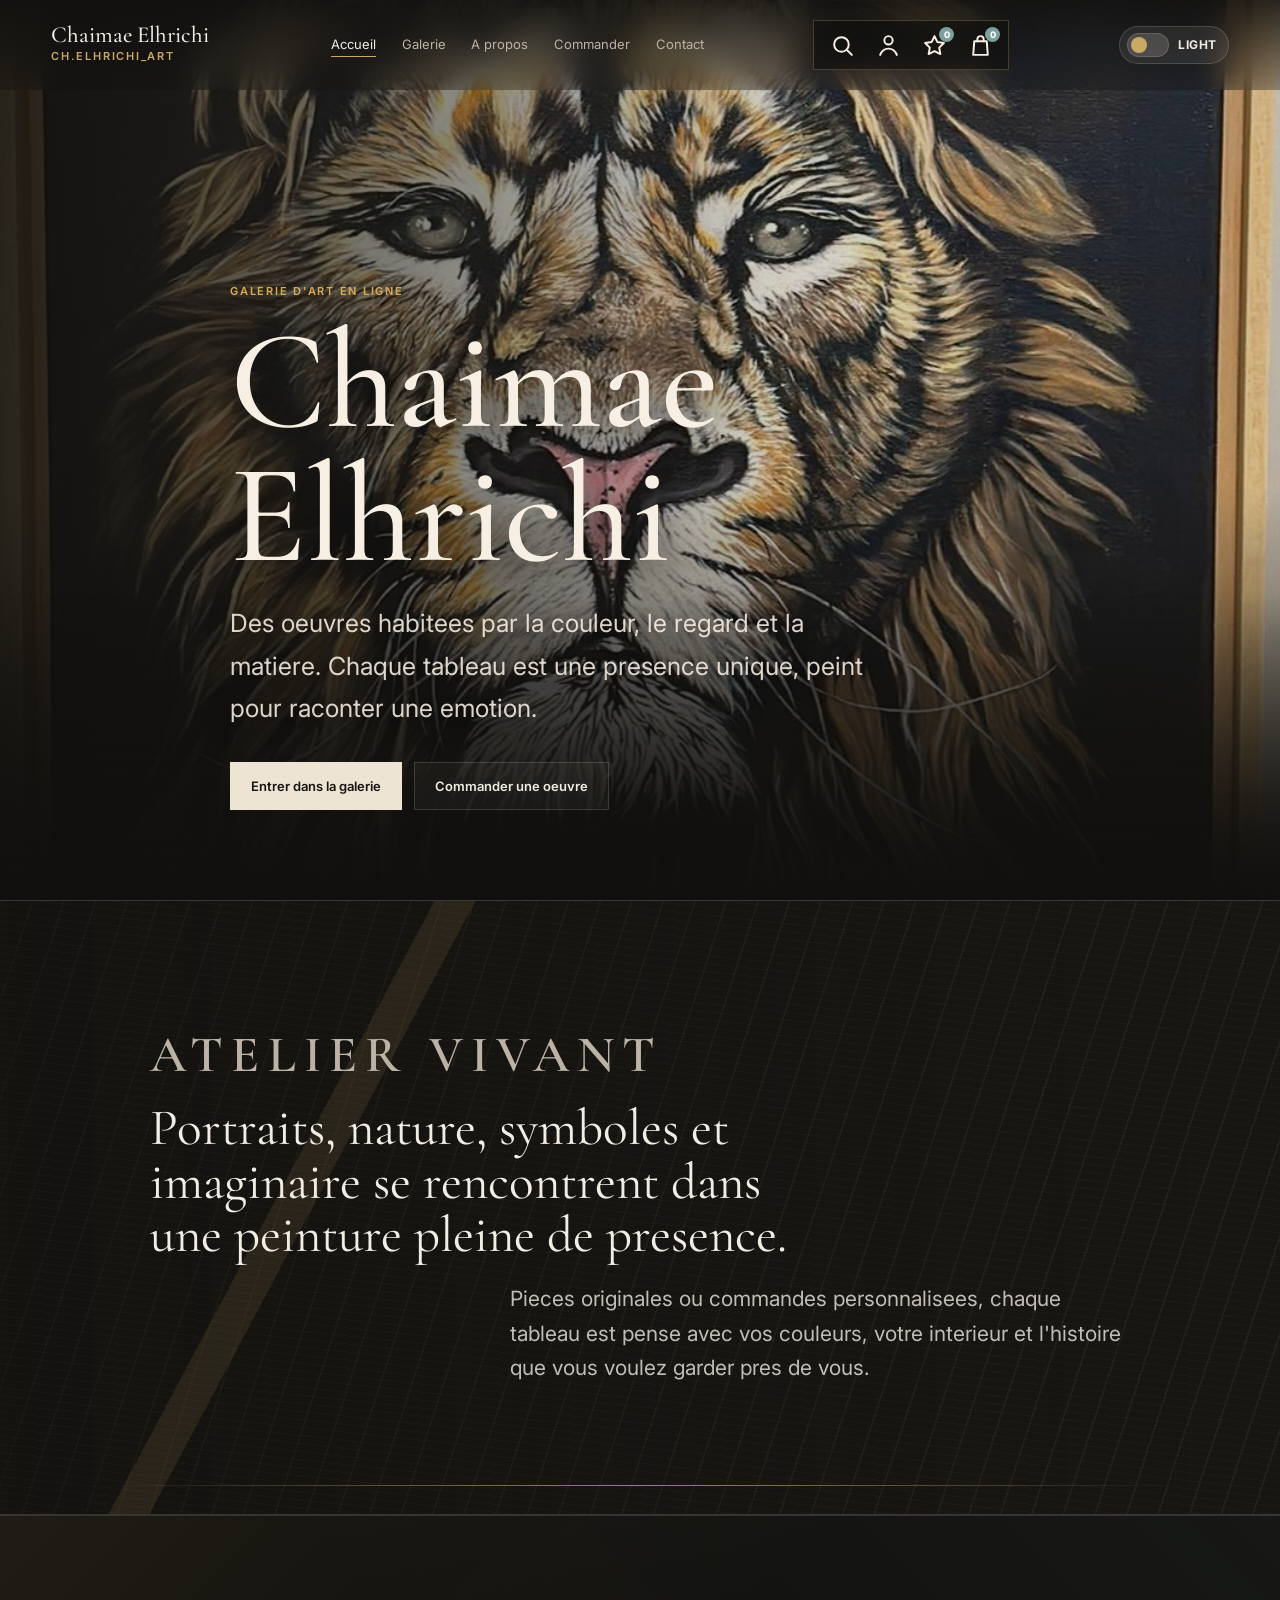
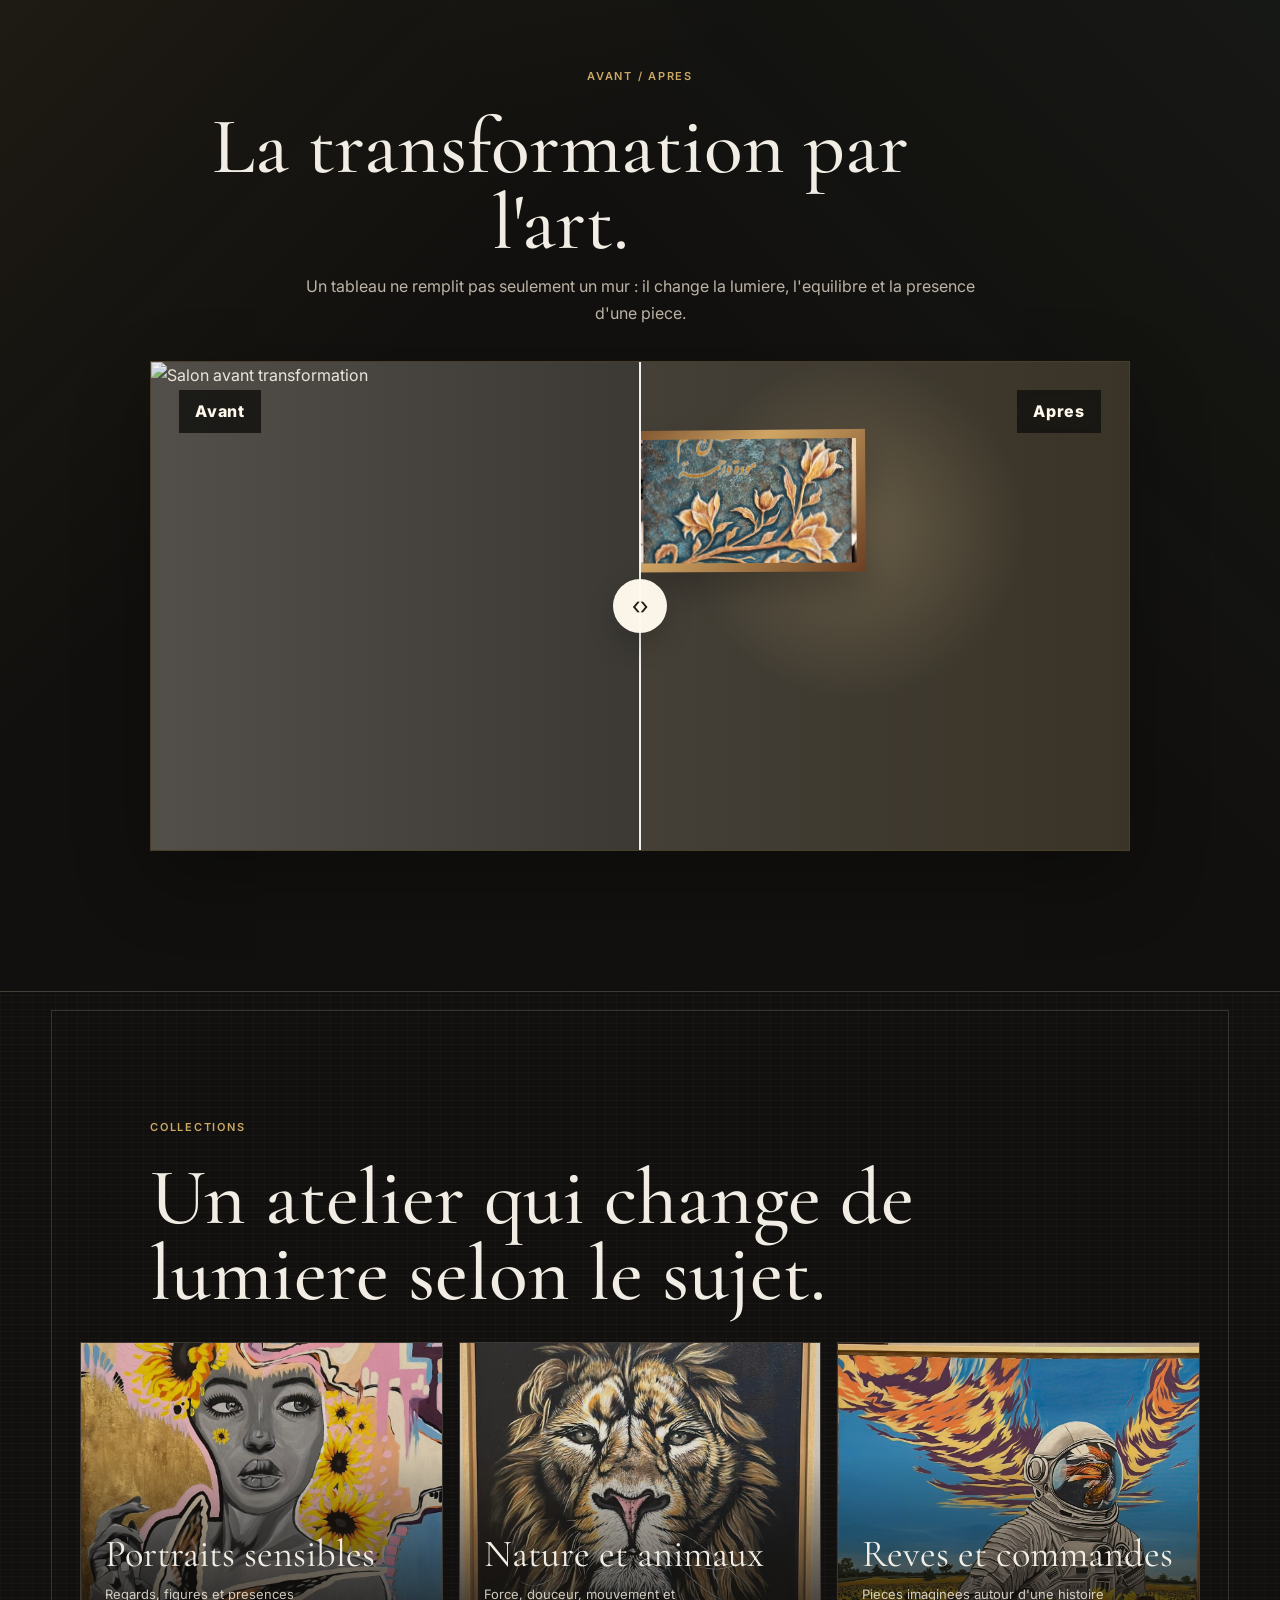
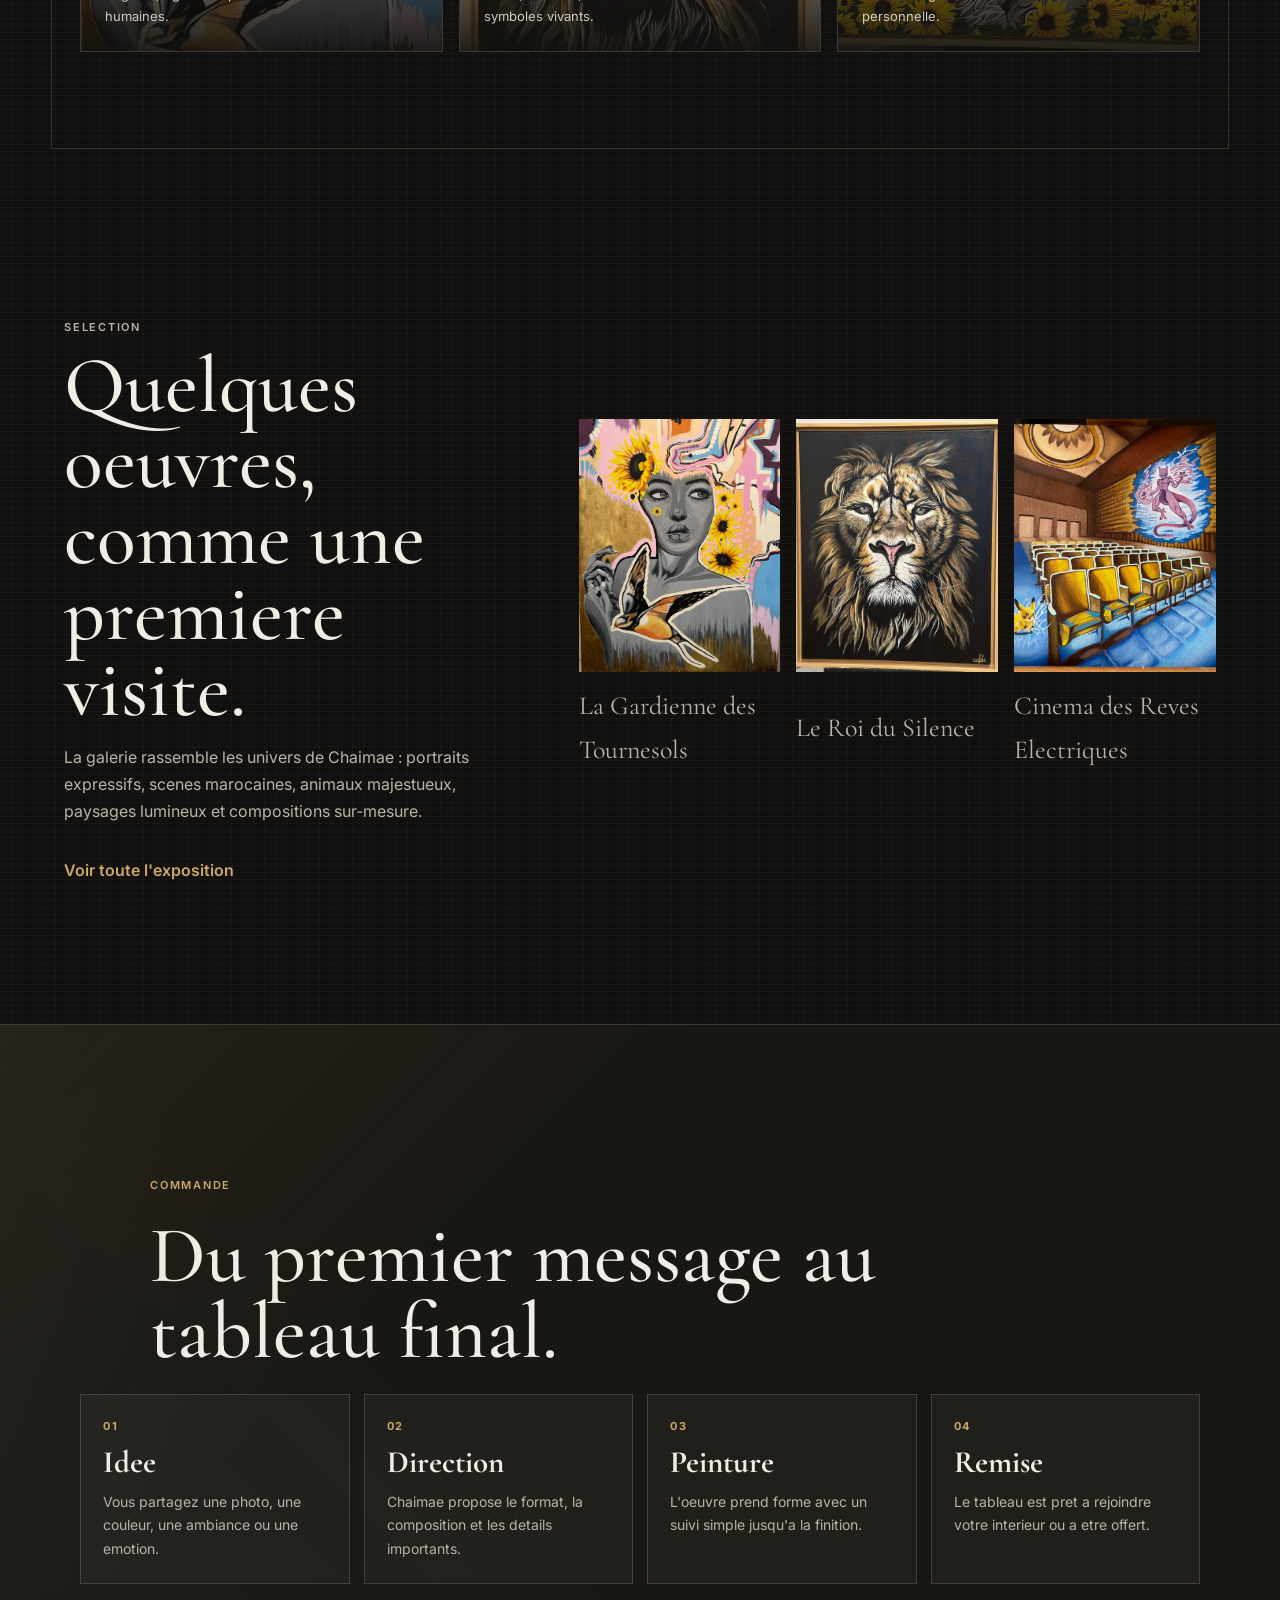
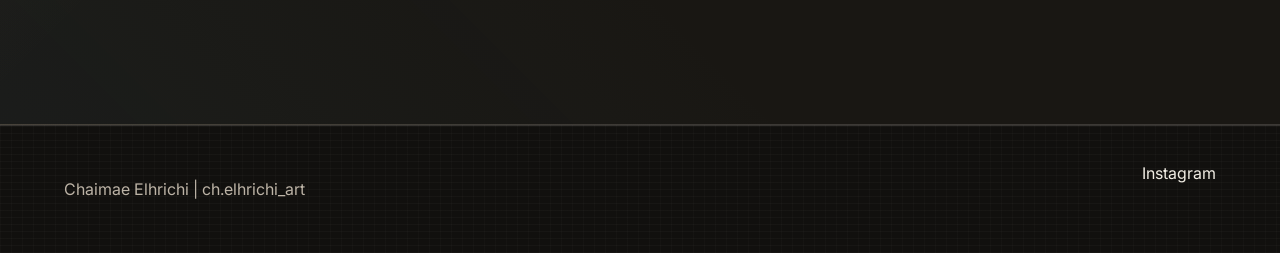
==== index.html @ 0c104724 "Use real salon photo for art transformation" ====
<!doctype html>
<html lang="fr">
  <head>
    <meta charset="utf-8" />
    <meta name="viewport" content="width=device-width, initial-scale=1" />
    <meta name="description" content="Chaimae Elhrichi, artiste peintre. Galerie d'art en ligne et commandes personnalisees." />
    <title>Chaimae Elhrichi | Accueil</title>
    <link rel="preconnect" href="https://fonts.googleapis.com" />
    <link rel="preconnect" href="https://fonts.gstatic.com" crossorigin />
    <link href="https://fonts.googleapis.com/css2?family=Cormorant+Garamond:wght@400;500;600&family=Inter:wght@300;400;500;600&display=swap" rel="stylesheet" />
    <link rel="stylesheet" href="styles.css?v=20260711-01" />
  </head>
  <body data-page="home">
    <header class="site-header" data-reveal>
      <a class="brand" href="index.html" aria-label="Accueil Chaimae Elhrichi">
        <span>Chaimae Elhrichi</span>
        <small>ch.elhrichi_art</small>
      </a>
      <nav aria-label="Navigation principale">
        <a class="active" href="index.html">Accueil</a>
        <a href="galerie.html">Galerie</a>
        <a href="apropos.html">A propos</a>
        <a href="commander.html">Commander</a>
        <a href="contact.html">Contact</a>
      </nav>
      <div class="header-actions" aria-label="Actions rapides">
        <button class="icon-action" type="button" data-search-open aria-label="Rechercher une oeuvre">
          <svg viewBox="0 0 24 24" aria-hidden="true"><circle cx="11" cy="11" r="7"></circle><path d="m16.5 16.5 4.5 4.5"></path></svg>
        </button>
        <a class="icon-action account-icon" href="compte.html" data-account-link aria-label="Compte client">
          <svg viewBox="0 0 24 24" aria-hidden="true"><circle cx="12" cy="7" r="4"></circle><path d="M4 21c1.6-4.2 4.2-6 8-6s6.4 1.8 8 6"></path></svg>
        </a>
        <a class="icon-action" href="favoris.html" aria-label="Favoris">
          <svg viewBox="0 0 24 24" aria-hidden="true"><path d="m12 3 2.8 5.7 6.2.9-4.5 4.4 1.1 6.2L12 17.3l-5.6 2.9 1.1-6.2L3 9.6l6.2-.9L12 3Z"></path></svg>
          <span class="action-count" data-favorite-count>0</span>
        </a>
        <a class="icon-action" href="panier.html" aria-label="Panier">
          <svg viewBox="0 0 24 24" aria-hidden="true"><path d="M6 8h12l1 13H5L6 8Z"></path><path d="M9 8V6a3 3 0 0 1 6 0v2"></path></svg>
          <span class="action-count" data-cart-count>0</span>
        </a>
      </div>      <button class="theme-toggle" type="button" aria-label="Activer le mode clair" aria-pressed="false">
        <span class="theme-toggle-mark" aria-hidden="true"></span>
        <span class="theme-toggle-text">Light</span>
      </button>
    </header>

    <main>
      <section class="hero home-hero">
        <div class="hero-media">
          <img src="CHAMASITE/oeuvre-05.jpeg" data-dark-src="CHAMASITE/oeuvre-05.jpeg" data-light-src="CHAMASITE/oeuvre-15.jpeg" data-dark-alt="Le Roi du Silence, peinture de lion de Chaimae Elhrichi" data-light-alt="L'Astronaute aux Tournesols, peinture de Chaimae Elhrichi" alt="Le Roi du Silence, peinture de lion de Chaimae Elhrichi" />
        </div>
        <div class="hero-content" data-reveal>
          <p class="eyebrow">Galerie d'art en ligne</p>
          <h1>Chaimae Elhrichi</h1>
          <p class="signature">
            Des oeuvres habitees par la couleur, le regard et la matiere. Chaque tableau
            est une presence unique, peint pour raconter une emotion.
          </p>
          <div class="hero-actions">
            <a class="button primary" href="galerie.html">Entrer dans la galerie</a>
            <a class="button ghost" href="commander.html">Commander une oeuvre</a>
          </div>
        </div>
      </section>

      <section class="statement artistic-statement" data-reveal>
        <div class="statement-inner">
          <p class="eyebrow">Atelier vivant</p>
          <p class="statement-lead">
            Portraits, nature, symboles et imaginaire se rencontrent dans une peinture pleine de presence.
          </p>
          <p class="statement-note">
            Pieces originales ou commandes personnalisees, chaque tableau est pense avec vos couleurs,
            votre interieur et l'histoire que vous voulez garder pres de vous.
          </p>
        </div>
      </section>


      <section class="section transformation-section" data-reveal>
        <div class="section-heading transformation-heading">
          <p class="eyebrow">Avant / Apres</p>
          <h2>La transformation par l'art.</h2>
          <p>Un tableau ne remplit pas seulement un mur : il change la lumiere, l'equilibre et la presence d'une piece.</p>
        </div>
        <div class="transformation-compare photo-transformation" data-transform-slider style="--split: 50%;">
          <div class="compare-photo compare-before" aria-hidden="true">
            <span class="compare-label before-label">Avant</span>
            <img src="https://images.unsplash.com/photo-1600210492486-724fe5c67fb0?auto=format&fit=crop&w=1600&q=82" alt="Salon avant transformation" />
          </div>
          <div class="compare-photo compare-after" aria-hidden="true">
            <span class="compare-label after-label">Apres</span>
            <img src="https://images.unsplash.com/photo-1600210492486-724fe5c67fb0?auto=format&fit=crop&w=1600&q=82" alt="Salon apres transformation avec une oeuvre de Chaimae" />
            <div class="real-art-frame">
              <img src="CHAMASITE/oeuvre-10.jpeg" alt="Oeuvre de Chaimae Elhrichi dans un salon" />
            </div>
            <div class="after-warmth"></div>
          </div>
          <div class="compare-divider" aria-hidden="true"><span>&lsaquo;&rsaquo;</span></div>
          <input class="compare-range" type="range" min="12" max="88" value="50" aria-label="Comparer avant et apres" />
        </div>
      </section>
      <section class="section collection-band" data-reveal>
        <div class="section-heading">
          <p class="eyebrow">Collections</p>
          <h2>Un atelier qui change de lumiere selon le sujet.</h2>
        </div>
        <div class="collection-grid">
          <a class="collection-card portrait-card" href="galerie.html">
            <span>Portraits sensibles</span>
            <small>Regards, figures et presences humaines.</small>
          </a>
          <a class="collection-card nature-card" href="galerie.html">
            <span>Nature et animaux</span>
            <small>Force, douceur, mouvement et symboles vivants.</small>
          </a>
          <a class="collection-card dream-card" href="galerie.html">
            <span>Reves et commandes</span>
            <small>Pieces imaginees autour d'une histoire personnelle.</small>
          </a>
        </div>
      </section>
      <section class="section split-feature">
        <div class="feature-copy" data-reveal>
          <p class="eyebrow">Selection</p>
          <h2>Quelques oeuvres, comme une premiere visite.</h2>
          <p>
            La galerie rassemble les univers de Chaimae : portraits expressifs,
            scenes marocaines, animaux majestueux, paysages lumineux et compositions sur-mesure.
          </p>
          <a class="text-link" href="galerie.html">Voir toute l'exposition</a>
        </div>
        <div class="featured-strip" data-featured data-reveal></div>
      </section>

      <section class="section process-section" data-reveal>
        <div class="section-heading compact">
          <p class="eyebrow">Commande</p>
          <h2>Du premier message au tableau final.</h2>
        </div>
        <div class="process-grid">
          <article><span>01</span><strong>Idee</strong><p>Vous partagez une photo, une couleur, une ambiance ou une emotion.</p></article>
          <article><span>02</span><strong>Direction</strong><p>Chaimae propose le format, la composition et les details importants.</p></article>
          <article><span>03</span><strong>Peinture</strong><p>L'oeuvre prend forme avec un suivi simple jusqu'a la finition.</p></article>
          <article><span>04</span><strong>Remise</strong><p>Le tableau est pret a rejoindre votre interieur ou a etre offert.</p></article>
        </div>
      </section>    </main>

    <footer class="footer">
      <p>Chaimae Elhrichi | ch.elhrichi_art</p>
      <a href="https://www.instagram.com/ch.elhrichi_art/" target="_blank" rel="noreferrer">Instagram</a>
    </footer>

    <script src="data.js?v=20260707-16"></script>
    <script src="script.js?v=20260711-01"></script>
  </body>
</html>
---- styles.css ----
:root {
  --ink: #f1ede4;
  --muted: #bcb3a6;
  --paper: #eee4d3;
  --charcoal: #11100e;
  --charcoal-2: #191713;
  --charcoal-3: #242019;
  --line: rgba(241, 237, 228, 0.16);
  --gold: #caa866;
  --green: #4e6658;
  --red: #8f332e;
  --blue: #355d72;
  --serif: "Cormorant Garamond", Georgia, serif;
  --sans: "Inter", Arial, sans-serif;
}

* {
  box-sizing: border-box;
}

html {
  scroll-behavior: smooth;
}

body {
  margin: 0;
  background: var(--charcoal);
  color: var(--ink);
  font-family: var(--sans);
  font-size: 16px;
  line-height: 1.7;
}

img {
  display: block;
  max-width: 100%;
}

a {
  color: inherit;
  text-decoration: none;
}

button,
input,
select,
textarea {
  font: inherit;
}

.site-header {
  position: fixed;
  inset: 0 0 auto;
  z-index: 20;
  display: flex;
  align-items: center;
  justify-content: space-between;
  gap: 22px;
  padding: 20px clamp(20px, 4vw, 56px);
  background: linear-gradient(rgba(17, 16, 14, 0.92), rgba(17, 16, 14, 0.28));
  backdrop-filter: blur(16px);
}

.site-header.dark {
  background: rgba(17, 16, 14, 0.92);
  border-bottom: 1px solid var(--line);
}

.brand {
  display: grid;
  min-width: 170px;
}

.brand span,
h1,
h2 {
  font-family: var(--serif);
  font-weight: 500;
  line-height: 0.95;
}

.brand span {
  font-size: 23px;
}

.brand small,
.eyebrow {
  color: var(--gold);
  font-size: 11px;
  font-weight: 600;
  letter-spacing: 0.16em;
  text-transform: uppercase;
}

nav {
  display: flex;
  flex-wrap: wrap;
  justify-content: flex-end;
  gap: clamp(12px, 2vw, 26px);
  color: var(--muted);
  font-size: 13px;
}

nav a {
  border-bottom: 1px solid transparent;
  transition: color 180ms ease, border-color 180ms ease;
}

nav a:hover,
nav a.active {
  color: var(--ink);
  border-color: var(--gold);
}

.hero {
  position: relative;
  min-height: 100svh;
  display: grid;
  align-items: end;
  overflow: hidden;
}

.hero-media {
  position: absolute;
  inset: 0;
}

.hero-media::after {
  content: "";
  position: absolute;
  inset: 0;
  background:
    linear-gradient(90deg, rgba(17, 16, 14, 0.9), rgba(17, 16, 14, 0.18) 62%),
    linear-gradient(0deg, rgba(17, 16, 14, 0.96), transparent 46%);
}

.hero-media img {
  width: 100%;
  height: 100%;
  object-fit: cover;
  transform: scale(1.02);
}

.hero-content {
  position: relative;
  z-index: 1;
  width: min(820px, calc(100% - 40px));
  margin: 0 auto;
  padding: 168px 0 90px;
}

h1 {
  margin: 14px 0 20px;
  font-size: clamp(58px, 11vw, 142px);
}

h2 {
  margin: 0;
  font-size: clamp(38px, 6.4vw, 80px);
}

.signature,
.page-intro p,
.feature-copy p,
.about-copy p,
.statement p,
.commission-aside p,
.contact-hero p {
  color: var(--muted);
}

.signature {
  width: min(650px, 100%);
  margin: 0 0 32px;
  font-size: clamp(18px, 2.3vw, 25px);
}

.button {
  display: inline-flex;
  min-height: 48px;
  align-items: center;
  justify-content: center;
  border: 1px solid var(--line);
  padding: 12px 20px;
  color: var(--ink);
  font-size: 13px;
  font-weight: 600;
  transition: transform 180ms ease, background 180ms ease, color 180ms ease, border-color 180ms ease;
}

.button:hover,
.text-link:hover,
.contact-card:hover {
  transform: translateY(-2px);
}

.button.primary {
  background: var(--paper);
  color: #171511;
  border-color: var(--paper);
}

.button.ghost {
  background: rgba(241, 237, 228, 0.04);
}

.hero-actions,
.form-actions {
  display: flex;
  flex-wrap: wrap;
  gap: 12px;
}

.statement {
  padding: 56px clamp(20px, 7vw, 110px);
  border-top: 1px solid var(--line);
  border-bottom: 1px solid var(--line);
  background: var(--charcoal-2);
}

.statement p {
  width: min(1060px, 100%);
  margin: 0 auto;
  font-family: var(--serif);
  font-size: clamp(29px, 4vw, 56px);
  line-height: 1.04;
}

.section,
.page-main {
  padding: clamp(86px, 11vw, 140px) clamp(20px, 5vw, 70px);
}

.page-main {
  min-height: calc(100svh - 120px);
  padding-top: clamp(132px, 16vw, 190px);
}

.page-intro,
.contact-hero {
  width: min(920px, 100%);
  margin: 0 auto 44px;
  text-align: center;
}

.page-intro p,
.contact-hero p {
  width: min(690px, 100%);
  margin: 20px auto 0;
}

.split-feature {
  display: grid;
  grid-template-columns: minmax(260px, 0.8fr) minmax(320px, 1.2fr);
  align-items: center;
  gap: clamp(32px, 7vw, 96px);
}

.text-link {
  display: inline-flex;
  margin-top: 16px;
  color: var(--gold);
  font-weight: 600;
  transition: transform 180ms ease;
}

.featured-strip {
  display: grid;
  grid-template-columns: repeat(3, 1fr);
  gap: 16px;
}

.featured-work {
  display: grid;
  gap: 12px;
  color: var(--muted);
  font-family: var(--serif);
  font-size: 26px;
}

.featured-work img {
  width: 100%;
  aspect-ratio: 4 / 5;
  object-fit: cover;
}

.filters {
  display: flex;
  flex-wrap: wrap;
  justify-content: center;
  gap: 10px;
  margin-bottom: 36px;
}

.filter {
  min-height: 40px;
  border: 1px solid var(--line);
  background: transparent;
  color: var(--muted);
  padding: 9px 15px;
  cursor: pointer;
  transition: background 180ms ease, color 180ms ease, border-color 180ms ease;
}

.filter:hover,
.filter.active {
  border-color: rgba(202, 168, 102, 0.72);
  background: rgba(202, 168, 102, 0.1);
  color: var(--ink);
}

.art-grid {
  display: grid;
  grid-template-columns: repeat(12, 1fr);
  gap: clamp(18px, 2vw, 28px);
}

.art-card {
  grid-column: span 4;
  border: 0;
  padding: 0;
  background: transparent;
  color: inherit;
  text-align: left;
  cursor: zoom-in;
}

.art-card:nth-child(6n + 2),
.art-card:nth-child(6n + 5) {
  grid-column: span 5;
}

.art-card:nth-child(6n + 3) {
  grid-column: span 3;
}

.art-frame {
  display: block;
  overflow: hidden;
  aspect-ratio: 4 / 5;
  background: var(--charcoal-3);
}

.art-card:nth-child(6n + 2) .art-frame,
.art-card:nth-child(6n + 4) .art-frame {
  aspect-ratio: 1 / 1;
}

.art-card:nth-child(6n + 5) .art-frame {
  aspect-ratio: 5 / 4;
}

.art-frame img {
  width: 100%;
  height: 100%;
  object-fit: cover;
  transition: transform 520ms ease, filter 520ms ease;
}

.art-card:hover .art-frame img {
  transform: scale(1.045);
  filter: saturate(1.08);
}

.art-meta {
  display: flex;
  justify-content: space-between;
  gap: 16px;
  padding-top: 13px;
}

.art-title {
  display: block;
  font-family: var(--serif);
  font-size: 27px;
  line-height: 1.02;
}

.art-category,
.art-price {
  display: block;
  margin-top: 4px;
  color: var(--muted);
  font-size: 12px;
}

.art-price {
  text-align: right;
}

.about-page,
.commission-layout {
  display: grid;
  grid-template-columns: minmax(280px, 0.8fr) minmax(320px, 1.2fr);
  gap: clamp(34px, 7vw, 92px);
  align-items: start;
}

.about-portrait img,
.commission-aside img {
  width: 100%;
  aspect-ratio: 4 / 5;
  object-fit: cover;
}

.about-copy h1 {
  font-size: clamp(48px, 7vw, 92px);
}

.commission-aside {
  display: grid;
  gap: 18px;
}

.commission-form {
  display: grid;
  grid-template-columns: repeat(2, minmax(0, 1fr));
  gap: 18px;
}

label {
  display: grid;
  gap: 8px;
  color: var(--muted);
  font-size: 12px;
  font-weight: 600;
  letter-spacing: 0.06em;
  text-transform: uppercase;
}

input,
select,
textarea {
  width: 100%;
  border: 1px solid var(--line);
  border-radius: 0;
  background: rgba(241, 237, 228, 0.04);
  color: var(--ink);
  padding: 14px;
  outline: 0;
  text-transform: none;
}

select option {
  color: #171511;
}

textarea {
  resize: vertical;
}

input:focus,
select:focus,
textarea:focus {
  border-color: rgba(202, 168, 102, 0.9);
}

.full {
  grid-column: 1 / -1;
}

.contact-grid {
  display: grid;
  grid-template-columns: repeat(3, 1fr);
  gap: 18px;
}

.contact-card {
  min-height: 220px;
  display: grid;
  align-content: end;
  gap: 10px;
  border: 1px solid var(--line);
  padding: 26px;
  background: var(--charcoal-2);
  transition: transform 180ms ease, border-color 180ms ease;
}

.contact-card:hover {
  border-color: rgba(202, 168, 102, 0.72);
}

.contact-card span {
  color: var(--gold);
  font-size: 12px;
  font-weight: 600;
  letter-spacing: 0.14em;
  text-transform: uppercase;
}

.contact-card strong {
  font-family: var(--serif);
  font-size: clamp(28px, 3vw, 42px);
  line-height: 1;
}

.footer {
  display: flex;
  justify-content: space-between;
  gap: 22px;
  padding: 34px clamp(20px, 5vw, 70px);
  border-top: 1px solid var(--line);
  color: var(--muted);
}

.footer a {
  color: var(--ink);
}

.lightbox {
  width: min(1160px, calc(100% - 32px));
  max-height: calc(100svh - 32px);
  border: 1px solid var(--line);
  padding: 0;
  background: #11100e;
  color: var(--ink);
}

.lightbox::backdrop {
  background: rgba(0, 0, 0, 0.82);
  backdrop-filter: blur(10px);
}

.close-lightbox {
  position: absolute;
  top: 14px;
  right: 14px;
  z-index: 3;
  width: 42px;
  height: 42px;
  border: 1px solid var(--line);
  background: rgba(17, 16, 14, 0.72);
  color: var(--ink);
  cursor: pointer;
  font-size: 24px;
}

.lightbox-layout {
  display: grid;
  grid-template-columns: minmax(0, 1.35fr) minmax(300px, 0.65fr);
  min-height: 560px;
}

.lightbox-layout img {
  width: 100%;
  height: 100%;
  max-height: calc(100svh - 32px);
  object-fit: contain;
  background: #070706;
}

.lightbox-copy {
  align-self: center;
  padding: clamp(28px, 4vw, 52px);
}

.lightbox-copy h2 {
  margin: 8px 0 14px;
  font-size: clamp(38px, 5vw, 68px);
}

.art-note {
  color: var(--muted);
}

dl {
  display: grid;
  gap: 14px;
  margin: 24px 0 30px;
}

dl div {
  border-top: 1px solid var(--line);
  padding-top: 12px;
}

dt {
  color: var(--muted);
  font-size: 11px;
  font-weight: 600;
  letter-spacing: 0.12em;
  text-transform: uppercase;
}

dd {
  margin: 3px 0 0;
}

[data-reveal] {
  opacity: 0;
  transform: translateY(18px);
  transition: opacity 700ms ease, transform 700ms ease;
}

[data-reveal].is-visible {
  opacity: 1;
  transform: translateY(0);
}

@media (max-width: 920px) {
  .site-header {
    position: absolute;
    align-items: flex-start;
    flex-direction: column;
  }

  nav {
    justify-content: flex-start;
  }

  .split-feature,
  .about-page,
  .commission-layout,
  .lightbox-layout {
    grid-template-columns: 1fr;
  }

  .featured-strip,
  .contact-grid {
    grid-template-columns: 1fr;
  }

  .art-card,
  .art-card:nth-child(6n + 2),
  .art-card:nth-child(6n + 3),
  .art-card:nth-child(6n + 5) {
    grid-column: span 6;
  }

  .lightbox-layout img {
    height: 56svh;
  }
}

@media (max-width: 640px) {
  .site-header {
    padding: 18px 20px;
  }

  nav {
    gap: 11px;
    font-size: 12px;
  }

  h1 {
    font-size: clamp(54px, 17vw, 82px);
  }

  .hero-content {
    padding-top: 214px;
  }

  .hero-actions .button,
  .form-actions .button {
    width: 100%;
  }

  .art-card,
  .art-card:nth-child(6n + 2),
  .art-card:nth-child(6n + 3),
  .art-card:nth-child(6n + 5) {
    grid-column: 1 / -1;
  }

  .commission-form {
    grid-template-columns: 1fr;
  }

  .footer {
    flex-direction: column;
  }
}
/* Uniform gallery thumbnails */
.art-grid {
  grid-template-columns: repeat(auto-fit, minmax(240px, 1fr));
}

.art-card,
.art-card:nth-child(6n + 2),
.art-card:nth-child(6n + 3),
.art-card:nth-child(6n + 5) {
  grid-column: auto;
}

.art-frame,
.art-card:nth-child(6n + 2) .art-frame,
.art-card:nth-child(6n + 4) .art-frame,
.art-card:nth-child(6n + 5) .art-frame {
  aspect-ratio: 1 / 1;
}
@media (max-width: 640px) {
  .art-grid {
    grid-template-columns: 1fr;
  }
}
/* Artistic home atmosphere and motion */
body {
  position: relative;
  overflow-x: hidden;
  background:
    linear-gradient(135deg, rgba(143, 51, 46, 0.18), transparent 28%),
    linear-gradient(215deg, rgba(53, 93, 114, 0.22), transparent 34%),
    repeating-linear-gradient(102deg, rgba(241, 237, 228, 0.025) 0 1px, transparent 1px 16px),
    var(--charcoal);
}

body::before {
  content: "";
  position: fixed;
  inset: 0;
  z-index: -2;
  pointer-events: none;
  background:
    linear-gradient(120deg, transparent 0 18%, rgba(202, 168, 102, 0.11) 18% 20%, transparent 20% 42%, rgba(78, 102, 88, 0.12) 42% 44%, transparent 44% 100%),
    repeating-linear-gradient(16deg, rgba(241, 237, 228, 0.035) 0 2px, transparent 2px 22px);
  background-size: 150% 150%, 100% 100%;
  mix-blend-mode: screen;
  opacity: 0.78;
  animation: studioWash 18s ease-in-out infinite alternate;
}

body::after {
  content: "";
  position: fixed;
  inset: 0;
  z-index: -1;
  pointer-events: none;
  background-image:
    linear-gradient(rgba(241, 237, 228, 0.045) 1px, transparent 1px),
    linear-gradient(90deg, rgba(241, 237, 228, 0.035) 1px, transparent 1px);
  background-size: 72px 72px;
  mask-image: linear-gradient(to bottom, transparent, black 18%, black 78%, transparent);
  opacity: 0.26;
}

.home-hero::before {
  content: "";
  position: absolute;
  inset: auto 0 0;
  z-index: 1;
  height: 34%;
  background: linear-gradient(to top, rgba(17, 16, 14, 0.98), transparent);
  pointer-events: none;
}

.hero-media img {
  animation: heroBreath 16s ease-in-out infinite alternate;
  transform-origin: center;
}

.hero-content .eyebrow,
.hero-content h1,
.signature,
.hero-actions {
  animation: riseIn 900ms ease both;
}

.hero-content h1 {
  animation-delay: 120ms;
}

.signature {
  animation-delay: 240ms;
}

.hero-actions {
  animation-delay: 360ms;
}

.button {
  position: relative;
  overflow: hidden;
}

.button::after {
  content: "";
  position: absolute;
  inset: 0;
  background: linear-gradient(110deg, transparent 0 35%, rgba(255, 255, 255, 0.22) 48%, transparent 62% 100%);
  transform: translateX(-120%);
  transition: transform 620ms ease;
}

.button:hover::after {
  transform: translateX(120%);
}

.artistic-statement {
  position: relative;
  overflow: hidden;
  padding: clamp(78px, 10vw, 132px) clamp(20px, 7vw, 110px);
  background:
    linear-gradient(90deg, rgba(17, 16, 14, 0.7), rgba(17, 16, 14, 0.1)),
    linear-gradient(135deg, rgba(143, 51, 46, 0.42), transparent 34%),
    linear-gradient(24deg, transparent 0 48%, rgba(202, 168, 102, 0.2) 48% 52%, transparent 52%),
    var(--charcoal-2);
}

.artistic-statement::before {
  content: "";
  position: absolute;
  inset: -20% -12%;
  background:
    repeating-linear-gradient(118deg, transparent 0 18px, rgba(241, 237, 228, 0.06) 18px 20px, transparent 20px 46px),
    linear-gradient(75deg, transparent 0 26%, rgba(53, 93, 114, 0.34) 26% 31%, transparent 31% 100%);
  opacity: 0.85;
  transform: rotate(-2deg);
  animation: brushDrift 14s ease-in-out infinite alternate;
}

.artistic-statement::after {
  content: "";
  position: absolute;
  left: clamp(18px, 8vw, 120px);
  right: clamp(18px, 8vw, 120px);
  bottom: 28px;
  height: 1px;
  background: linear-gradient(90deg, transparent, rgba(202, 168, 102, 0.76), transparent);
}

.statement-inner {
  position: relative;
  z-index: 1;
  width: min(980px, 100%);
  margin: 0 auto;
  display: grid;
  gap: 20px;
}

.statement .statement-lead {
  width: min(900px, 100%);
  margin: 0;
  color: var(--ink);
  text-wrap: balance;
}

.statement .statement-note {
  width: min(620px, 100%);
  margin: 0 0 0 auto;
  color: rgba(241, 237, 228, 0.78);
  font-family: var(--sans);
  font-size: clamp(16px, 1.8vw, 21px);
  line-height: 1.65;
}

.featured-work {
  transform: translateY(0);
  transition: transform 300ms ease, color 300ms ease;
}

.featured-work:hover {
  color: var(--ink);
  transform: translateY(-8px);
}

.featured-work img {
  transition: transform 700ms ease, filter 700ms ease, box-shadow 300ms ease;
}

.featured-work:hover img {
  transform: scale(1.035) rotate(-0.6deg);
  filter: saturate(1.15) contrast(1.04);
  box-shadow: 0 22px 48px rgba(0, 0, 0, 0.34);
}

[data-reveal] {
  transition: opacity 820ms ease, transform 820ms ease, filter 820ms ease;
  filter: blur(8px);
}

[data-reveal].is-visible {
  filter: blur(0);
}

@keyframes studioWash {
  from {
    background-position: 0% 0%, 0 0;
    opacity: 0.52;
  }
  to {
    background-position: 100% 70%, 0 0;
    opacity: 0.82;
  }
}

@keyframes heroBreath {
  from {
    transform: scale(1.02) translate3d(0, 0, 0);
    filter: saturate(1) contrast(1);
  }
  to {
    transform: scale(1.1) translate3d(-1.6%, 1.2%, 0);
    filter: saturate(1.12) contrast(1.05);
  }
}

@keyframes riseIn {
  from {
    opacity: 0;
    transform: translateY(28px);
  }
  to {
    opacity: 1;
    transform: translateY(0);
  }
}

@keyframes brushDrift {
  from {
    transform: translateX(-2%) rotate(-2deg);
  }
  to {
    transform: translateX(2%) rotate(1deg);
  }
}

@media (prefers-reduced-motion: reduce) {
  *,
  *::before,
  *::after {
    animation-duration: 1ms !important;
    animation-iteration-count: 1 !important;
    scroll-behavior: auto !important;
    transition-duration: 1ms !important;
  }
}

@media (max-width: 640px) {
  .artistic-statement {
    padding: 70px 20px;
  }

  .statement .statement-note {
    margin-left: 0;
  }
}
/* Refined canvas background and light/dark theme */
html {
  color-scheme: dark;
}

html[data-theme="light"] {
  color-scheme: light;
  --ink: #1d1812;
  --muted: #6f6255;
  --paper: #1d1812;
  --charcoal: #f5ecde;
  --charcoal-2: #fff8ed;
  --charcoal-3: #e7dac8;
  --line: rgba(29, 24, 18, 0.16);
  --gold: #9f7331;
  --green: #587062;
  --red: #9d4037;
  --blue: #426f86;
}

body {
  background-color: var(--charcoal);
  background-image:
    linear-gradient(115deg, rgba(202, 168, 102, 0.08), transparent 34%),
    linear-gradient(245deg, rgba(78, 102, 88, 0.1), transparent 38%),
    repeating-linear-gradient(0deg, rgba(241, 237, 228, 0.028) 0 1px, transparent 1px 7px),
    repeating-linear-gradient(90deg, rgba(241, 237, 228, 0.02) 0 1px, transparent 1px 11px);
}

html[data-theme="light"] body {
  background-image:
    linear-gradient(115deg, rgba(202, 168, 102, 0.16), transparent 34%),
    linear-gradient(245deg, rgba(66, 111, 134, 0.12), transparent 38%),
    repeating-linear-gradient(0deg, rgba(29, 24, 18, 0.035) 0 1px, transparent 1px 8px),
    repeating-linear-gradient(90deg, rgba(29, 24, 18, 0.026) 0 1px, transparent 1px 13px);
}

body::before {
  background:
    linear-gradient(118deg, transparent 0 26%, rgba(202, 168, 102, 0.1) 26% 28%, transparent 28% 58%, rgba(53, 93, 114, 0.08) 58% 60%, transparent 60%),
    repeating-linear-gradient(122deg, transparent 0 38px, rgba(241, 237, 228, 0.035) 38px 40px, transparent 40px 74px);
  background-size: 120% 120%, auto;
  mix-blend-mode: normal;
  opacity: 0.55;
  animation: canvasDrift 24s ease-in-out infinite alternate;
}

body::after {
  background-image:
    radial-gradient(ellipse at center, transparent 0 54%, rgba(0, 0, 0, 0.3) 100%),
    linear-gradient(rgba(241, 237, 228, 0.03) 1px, transparent 1px),
    linear-gradient(90deg, rgba(241, 237, 228, 0.024) 1px, transparent 1px);
  background-size: 100% 100%, 96px 96px, 96px 96px;
  opacity: 0.24;
  mask-image: none;
}

html[data-theme="light"] body::before {
  background:
    linear-gradient(118deg, transparent 0 26%, rgba(159, 115, 49, 0.13) 26% 28%, transparent 28% 58%, rgba(66, 111, 134, 0.1) 58% 60%, transparent 60%),
    repeating-linear-gradient(122deg, transparent 0 38px, rgba(29, 24, 18, 0.04) 38px 40px, transparent 40px 74px);
  opacity: 0.48;
}

html[data-theme="light"] body::after {
  background-image:
    radial-gradient(ellipse at center, transparent 0 58%, rgba(157, 135, 108, 0.22) 100%),
    linear-gradient(rgba(29, 24, 18, 0.034) 1px, transparent 1px),
    linear-gradient(90deg, rgba(29, 24, 18, 0.026) 1px, transparent 1px);
}

.site-header {
  background: linear-gradient(rgba(17, 16, 14, 0.88), rgba(17, 16, 14, 0.32));
}

.site-header.dark {
  background: rgba(17, 16, 14, 0.9);
}

html[data-theme="light"] .site-header,
html[data-theme="light"] .site-header.dark {
  background: rgba(255, 248, 237, 0.86);
  border-bottom: 1px solid rgba(29, 24, 18, 0.12);
  box-shadow: 0 12px 34px rgba(96, 71, 44, 0.08);
}

.theme-toggle {
  display: inline-flex;
  align-items: center;
  gap: 9px;
  min-height: 38px;
  border: 1px solid var(--line);
  border-radius: 999px;
  padding: 6px 11px 6px 7px;
  background: rgba(241, 237, 228, 0.08);
  color: var(--ink);
  cursor: pointer;
  font-size: 12px;
  font-weight: 700;
  letter-spacing: 0.04em;
  text-transform: uppercase;
  transition: background 220ms ease, border-color 220ms ease, transform 220ms ease;
}

.theme-toggle:hover {
  transform: translateY(-2px);
  border-color: rgba(202, 168, 102, 0.72);
}

.theme-toggle-mark {
  position: relative;
  width: 42px;
  height: 24px;
  border-radius: 999px;
  background: rgba(241, 237, 228, 0.16);
  box-shadow: inset 0 0 0 1px var(--line);
}

.theme-toggle-mark::before {
  content: "";
  position: absolute;
  top: 4px;
  left: 4px;
  width: 16px;
  height: 16px;
  border-radius: 50%;
  background: var(--gold);
  transition: transform 220ms ease, background 220ms ease;
}

.theme-toggle[aria-pressed="true"] .theme-toggle-mark::before {
  transform: translateX(18px);
  background: var(--blue);
}

html[data-theme="light"] .theme-toggle {
  background: rgba(29, 24, 18, 0.045);
}

.artistic-statement {
  background:
    linear-gradient(90deg, rgba(17, 16, 14, 0.62), rgba(17, 16, 14, 0.16)),
    repeating-linear-gradient(108deg, rgba(202, 168, 102, 0.08) 0 2px, transparent 2px 30px),
    var(--charcoal-2);
}

.artistic-statement::before {
  background:
    linear-gradient(120deg, transparent 0 32%, rgba(202, 168, 102, 0.16) 32% 34%, transparent 34% 100%),
    repeating-linear-gradient(8deg, rgba(241, 237, 228, 0.03) 0 1px, transparent 1px 8px);
  opacity: 0.72;
  animation: canvasDrift 24s ease-in-out infinite alternate;
}

html[data-theme="light"] .artistic-statement {
  background:
    linear-gradient(90deg, rgba(255, 248, 237, 0.9), rgba(255, 248, 237, 0.56)),
    repeating-linear-gradient(108deg, rgba(159, 115, 49, 0.1) 0 2px, transparent 2px 30px),
    var(--charcoal-2);
}

html[data-theme="light"] .statement .statement-lead,
html[data-theme="light"] .statement .statement-note {
  color: var(--ink);
}

html[data-theme="light"] .button.primary {
  background: #1d1812;
  border-color: #1d1812;
  color: #fff8ed;
}

html[data-theme="light"] .button.ghost,
html[data-theme="light"] input,
html[data-theme="light"] select,
html[data-theme="light"] textarea,
html[data-theme="light"] .contact-card {
  background: rgba(255, 248, 237, 0.62);
}

html[data-theme="light"] .lightbox {
  background: #fff8ed;
  color: var(--ink);
}

html[data-theme="light"] .lightbox-layout img {
  background: #ede1cf;
}

@keyframes canvasDrift {
  from {
    background-position: 0% 0%, 0 0;
  }
  to {
    background-position: 100% 42%, 0 0;
  }
}

@media (max-width: 920px) {
  .theme-toggle {
    align-self: flex-start;
  }
}
/* Keep hero text readable over artwork in both themes */
.hero-content,
.hero-content h1,
.hero-content .signature {
  color: #f8efe4;
}

.hero-content h1 {
  text-shadow: 0 10px 36px rgba(0, 0, 0, 0.86);
}

.hero-content .eyebrow {
  color: #d9ad55;
  text-shadow: 0 4px 18px rgba(0, 0, 0, 0.82);
}

.hero-content .signature {
  color: rgba(248, 239, 228, 0.88);
  text-shadow: 0 5px 22px rgba(0, 0, 0, 0.78);
}

html[data-theme="light"] .hero-media::after {
  background:
    linear-gradient(90deg, rgba(12, 10, 8, 0.9), rgba(12, 10, 8, 0.28) 62%),
    linear-gradient(0deg, rgba(12, 10, 8, 0.88), transparent 50%);
}

html[data-theme="light"] .home-hero .button.primary {
  background: #fff8ed;
  border-color: #fff8ed;
  color: #1d1812;
}

html[data-theme="light"] .home-hero .button.ghost {
  background: rgba(0, 0, 0, 0.28);
  border-color: rgba(255, 248, 237, 0.42);
  color: #fff8ed;
}
/* Private administration */
.admin-login,
.admin-panel,
.admin-list-section {
  width: min(980px, 100%);
  margin: 0 auto;
}

.admin-login {
  display: grid;
  gap: 18px;
  border: 1px solid var(--line);
  padding: clamp(22px, 4vw, 36px);
  background: rgba(241, 237, 228, 0.04);
}

.admin-panel {
  display: grid;
  gap: 42px;
}

.admin-form {
  border: 1px solid var(--line);
  padding: clamp(22px, 4vw, 36px);
  background: rgba(241, 237, 228, 0.04);
}

.admin-message,
.admin-empty {
  margin: 0;
  color: var(--muted);
}

.admin-art-list {
  display: grid;
  gap: 14px;
  margin-top: 18px;
}

.admin-art-item {
  display: grid;
  grid-template-columns: 84px minmax(0, 1fr) auto;
  align-items: center;
  gap: 16px;
  border: 1px solid var(--line);
  padding: 12px;
  background: rgba(241, 237, 228, 0.04);
}

.admin-art-item img {
  width: 84px;
  aspect-ratio: 1 / 1;
  object-fit: cover;
}

.admin-art-item strong,
.admin-art-item span {
  display: block;
}

.admin-art-item strong {
  font-family: var(--serif);
  font-size: 24px;
  line-height: 1;
}

.admin-art-item span {
  color: var(--muted);
  font-size: 12px;
  margin-top: 5px;
}

html[data-theme="light"] .admin-login,
html[data-theme="light"] .admin-form,
html[data-theme="light"] .admin-art-item {
  background: rgba(255, 248, 237, 0.66);
}

@media (max-width: 640px) {
  .admin-art-item {
    grid-template-columns: 64px minmax(0, 1fr);
  }

  .admin-art-item img {
    width: 64px;
  }

  .admin-art-item .button {
    grid-column: 1 / -1;
    width: 100%;
  }
}
/* Dynamic about artwork */
.about-rotator {
  position: relative;
  overflow: hidden;
  background: var(--charcoal-3);
}

.about-rotator img {
  transition: opacity 520ms ease, transform 900ms ease, filter 520ms ease;
}

.about-rotator.is-changing img {
  opacity: 0;
  transform: scale(1.035);
  filter: blur(5px);
}

.about-art-caption {
  position: absolute;
  left: 16px;
  right: 16px;
  bottom: 16px;
  z-index: 2;
  display: inline-flex;
  width: fit-content;
  max-width: calc(100% - 32px);
  padding: 9px 12px;
  background: rgba(17, 16, 14, 0.68);
  color: #f8efe4;
  font-family: var(--serif);
  font-size: clamp(20px, 2.4vw, 30px);
  line-height: 1;
  backdrop-filter: blur(12px);
}

html[data-theme="light"] .about-art-caption {
  background: rgba(255, 248, 237, 0.78);
  color: #1d1812;
}
/* Light mode uses a white artwork veil instead of a black one */
html[data-theme="light"] .hero-media::after {
  background:
    linear-gradient(90deg, rgba(255, 248, 237, 0.9), rgba(255, 248, 237, 0.24) 62%),
    linear-gradient(0deg, rgba(255, 248, 237, 0.88), transparent 50%);
}

html[data-theme="light"] .home-hero::before {
  background: linear-gradient(to top, rgba(255, 248, 237, 0.94), transparent);
}

html[data-theme="light"] .hero-content,
html[data-theme="light"] .hero-content h1,
html[data-theme="light"] .hero-content .signature {
  color: #1d1812;
}

html[data-theme="light"] .hero-content h1 {
  text-shadow: 0 10px 34px rgba(255, 248, 237, 0.82);
}

html[data-theme="light"] .hero-content .eyebrow {
  color: #9f7331;
  text-shadow: 0 4px 18px rgba(255, 248, 237, 0.72);
}

html[data-theme="light"] .hero-content .signature {
  color: rgba(29, 24, 18, 0.78);
  text-shadow: 0 5px 20px rgba(255, 248, 237, 0.78);
}
/* Polished mobile layout */
@media (max-width: 760px) {
  body {
    font-size: 15px;
    line-height: 1.6;
  }

  .site-header,
  .site-header.dark {
    position: sticky;
    top: 0;
    display: grid;
    grid-template-columns: minmax(0, 1fr) auto;
    align-items: center;
    gap: 12px;
    padding: 12px 14px 10px;
    background: rgba(17, 16, 14, 0.94);
    border-bottom: 1px solid var(--line);
  }

  html[data-theme="light"] .site-header,
  html[data-theme="light"] .site-header.dark {
    background: rgba(255, 248, 237, 0.94);
  }

  .brand {
    min-width: 0;
  }

  .brand span {
    font-size: 20px;
    line-height: 1;
  }

  .brand small {
    font-size: 9px;
    letter-spacing: 0.12em;
  }

  .site-header nav {
    grid-column: 1 / -1;
    display: flex;
    flex-wrap: nowrap;
    gap: 8px;
    max-width: 100%;
    overflow-x: auto;
    padding: 4px 0 2px;
    scrollbar-width: none;
  }

  .site-header nav::-webkit-scrollbar {
    display: none;
  }

  nav a {
    flex: 0 0 auto;
    min-height: 34px;
    display: inline-flex;
    align-items: center;
    border: 1px solid var(--line);
    padding: 6px 10px;
    background: rgba(241, 237, 228, 0.05);
    font-size: 12px;
  }

  nav a.active {
    border-color: rgba(202, 168, 102, 0.78);
    background: rgba(202, 168, 102, 0.12);
  }

  .theme-toggle {
    min-height: 34px;
    padding: 5px 9px 5px 6px;
    font-size: 10px;
  }

  .theme-toggle-mark {
    width: 36px;
    height: 21px;
  }

  .theme-toggle-mark::before {
    width: 13px;
    height: 13px;
  }

  .theme-toggle[aria-pressed="true"] .theme-toggle-mark::before {
    transform: translateX(15px);
  }

  .hero {
    min-height: calc(100svh - 104px);
    align-items: end;
  }

  .hero-media img {
    object-position: center top;
  }

  .hero-content {
    width: calc(100% - 28px);
    padding: clamp(150px, 38svh, 260px) 0 36px;
  }

  h1 {
    margin: 10px 0 14px;
    font-size: clamp(46px, 15vw, 70px);
    line-height: 0.92;
  }

  h2,
  .about-copy h1 {
    font-size: clamp(34px, 11vw, 52px);
  }

  .signature {
    margin-bottom: 22px;
    font-size: 17px;
    line-height: 1.45;
  }

  .hero-actions,
  .form-actions {
    display: grid;
    grid-template-columns: 1fr;
    gap: 10px;
  }

  .button,
  .hero-actions .button,
  .form-actions .button {
    width: 100%;
    min-height: 46px;
    padding: 11px 14px;
    text-align: center;
  }

  .statement,
  .section,
  .page-main {
    padding-left: 16px;
    padding-right: 16px;
  }

  .page-main {
    padding-top: 52px;
  }

  .page-intro,
  .contact-hero {
    margin-bottom: 30px;
    text-align: left;
  }

  .page-intro p,
  .contact-hero p {
    margin-left: 0;
    margin-right: 0;
  }

  .artistic-statement {
    padding: 58px 16px;
  }

  .statement .statement-lead {
    font-size: clamp(30px, 10vw, 46px);
    line-height: 1;
  }

  .statement .statement-note {
    margin-left: 0;
    font-size: 16px;
  }

  .split-feature,
  .about-page,
  .commission-layout,
  .lightbox-layout {
    grid-template-columns: 1fr;
    gap: 28px;
  }

  .featured-strip {
    grid-template-columns: 1fr;
  }

  .featured-work {
    font-size: 23px;
  }

  .about-portrait img,
  .commission-aside img,
  .featured-work img {
    aspect-ratio: 1 / 1;
  }

  .commission-form {
    grid-template-columns: 1fr;
    gap: 14px;
  }

  input,
  select,
  textarea {
    min-height: 48px;
    font-size: 16px;
  }

  .filters {
    justify-content: flex-start;
    flex-wrap: nowrap;
    overflow-x: auto;
    padding-bottom: 4px;
    margin-bottom: 24px;
    scrollbar-width: none;
  }

  .filters::-webkit-scrollbar {
    display: none;
  }

  .filter {
    flex: 0 0 auto;
  }

  .art-grid {
    grid-template-columns: 1fr;
    gap: 24px;
  }

  .art-meta {
    align-items: flex-start;
  }

  .art-title {
    font-size: 24px;
  }

  .contact-grid {
    grid-template-columns: 1fr;
    gap: 12px;
  }

  .contact-card {
    min-height: 150px;
    padding: 20px;
  }

  .footer {
    flex-direction: column;
    padding: 26px 16px;
  }

  .lightbox {
    width: calc(100% - 20px);
    max-height: calc(100svh - 20px);
  }

  .lightbox-layout {
    min-height: auto;
  }

  .lightbox-layout img {
    height: 46svh;
  }

  .lightbox-copy {
    padding: 22px;
  }
}

@media (max-width: 380px) {
  .brand span {
    font-size: 18px;
  }

  h1 {
    font-size: clamp(42px, 14vw, 58px);
  }

  .hero-content {
    padding-bottom: 28px;
  }
}


/* Creative polish v17 */
.section-heading {
  width: min(980px, 100%);
  margin: 0 auto 30px;
  display: grid;
  gap: 12px;
}

.section-heading.compact {
  margin-bottom: 24px;
}

.section-heading h2 {
  max-width: 820px;
}

.collection-band {
  position: relative;
  padding-top: clamp(70px, 9vw, 120px);
  padding-bottom: clamp(70px, 9vw, 120px);
  overflow: hidden;
}

.collection-band::before {
  content: "";
  position: absolute;
  inset: 18px clamp(14px, 4vw, 54px);
  border: 1px solid var(--line);
  pointer-events: none;
}

.collection-grid {
  width: min(1120px, 100%);
  margin: 0 auto;
  display: grid;
  grid-template-columns: repeat(3, 1fr);
  gap: 16px;
}

.collection-card {
  min-height: 310px;
  position: relative;
  overflow: hidden;
  display: grid;
  align-content: end;
  gap: 10px;
  padding: 24px;
  border: 1px solid var(--line);
  background: var(--charcoal-2);
  transition: transform 260ms ease, border-color 260ms ease, filter 260ms ease;
}

.collection-card::before,
.collection-card::after {
  content: "";
  position: absolute;
  inset: 0;
  pointer-events: none;
}

.collection-card::before {
  background: linear-gradient(to top, rgba(17, 16, 14, 0.9), transparent 64%);
  z-index: 1;
}

.collection-card::after {
  opacity: 0.88;
  background-size: cover;
  background-position: center;
  transition: transform 700ms ease, filter 700ms ease;
}

.portrait-card::after { background-image: url("CHAMASITE/oeuvre-01.jpeg"); }
.nature-card::after { background-image: url("CHAMASITE/oeuvre-05.jpeg"); }
.dream-card::after { background-image: url("CHAMASITE/oeuvre-15.jpeg"); }

.collection-card:hover {
  transform: translateY(-8px);
  border-color: rgba(202, 168, 102, 0.72);
}

.collection-card:hover::after {
  transform: scale(1.08);
  filter: saturate(1.18) contrast(1.05);
}

.collection-card span,
.collection-card small {
  position: relative;
  z-index: 2;
}

.collection-card span {
  font-family: var(--serif);
  font-size: clamp(30px, 3vw, 44px);
  line-height: 0.95;
}

.collection-card small {
  max-width: 250px;
  color: rgba(248, 239, 228, 0.82);
  font-size: 13px;
}

.process-section {
  background:
    linear-gradient(135deg, rgba(202, 168, 102, 0.08), transparent 34%),
    linear-gradient(45deg, rgba(53, 93, 114, 0.08), transparent 40%),
    var(--charcoal-2);
  border-top: 1px solid var(--line);
  border-bottom: 1px solid var(--line);
}

.process-grid,
.order-guide {
  width: min(1120px, 100%);
  margin: 0 auto;
  display: grid;
  grid-template-columns: repeat(4, 1fr);
  gap: 14px;
}

.process-grid article,
.order-guide div {
  min-height: 176px;
  display: grid;
  align-content: start;
  gap: 12px;
  border: 1px solid var(--line);
  padding: 22px;
  background: rgba(241, 237, 228, 0.035);
}

.process-grid span,
.order-guide span,
.art-badge {
  color: var(--gold);
  font-size: 11px;
  font-weight: 700;
  letter-spacing: 0.14em;
  text-transform: uppercase;
}

.process-grid strong,
.order-guide strong {
  font-family: var(--serif);
  font-size: 31px;
  line-height: 0.96;
}

.process-grid p {
  margin: 0;
  color: var(--muted);
  font-size: 14px;
}

.gallery-note {
  width: min(820px, 100%);
  margin: 0 auto 28px;
  color: var(--muted);
  text-align: center;
}

.art-frame {
  position: relative;
}

.art-badge {
  position: absolute;
  left: 12px;
  bottom: 12px;
  z-index: 2;
  max-width: calc(100% - 24px);
  padding: 8px 10px;
  background: rgba(17, 16, 14, 0.72);
  color: #f8efe4;
  backdrop-filter: blur(10px);
}

.art-card:hover .art-badge {
  background: rgba(202, 168, 102, 0.92);
  color: #171511;
}

.studio-values {
  display: grid;
  grid-template-columns: minmax(260px, 0.85fr) minmax(320px, 1.15fr);
  gap: clamp(26px, 6vw, 80px);
  align-items: start;
  border-top: 1px solid var(--line);
}

.value-list {
  display: grid;
  gap: 12px;
}

.value-list p {
  margin: 0;
  display: grid;
  gap: 7px;
  border-top: 1px solid var(--line);
  padding: 18px 0 4px;
}

.value-list strong {
  font-family: var(--serif);
  font-size: 30px;
  line-height: 1;
}

.value-list span {
  color: var(--muted);
}

.order-guide {
  grid-template-columns: repeat(3, 1fr);
  margin-bottom: 34px;
}

.order-guide div {
  min-height: 118px;
}

html[data-theme="light"] .collection-card::before {
  background: linear-gradient(to top, rgba(29, 24, 18, 0.72), transparent 64%);
}

html[data-theme="light"] .process-grid article,
html[data-theme="light"] .order-guide div {
  background: rgba(255, 248, 237, 0.64);
}

html[data-theme="light"] .art-badge {
  background: rgba(255, 248, 237, 0.78);
  color: #1d1812;
}

@media (max-width: 900px) {
  .collection-grid,
  .process-grid,
  .studio-values,
  .order-guide {
    grid-template-columns: 1fr;
  }

  .collection-card {
    min-height: 250px;
  }

  .process-grid article,
  .order-guide div {
    min-height: auto;
  }

  .gallery-note {
    text-align: left;
  }
}
/* Mobile header alignment v17 */
@media (max-width: 760px) {
  .site-header .theme-toggle {
    grid-column: 2;
    grid-row: 1;
    justify-self: end;
    align-self: center;
    width: auto;
  }

  .site-header nav {
    grid-row: 2;
  }
}
/* Cart and checkout v18 */
.cart-nav-link {
  display: inline-flex;
  align-items: center;
  gap: 7px;
}

.cart-count {
  min-width: 20px;
  min-height: 20px;
  display: inline-flex;
  align-items: center;
  justify-content: center;
  border-radius: 999px;
  background: var(--gold);
  color: #171511;
  font-size: 11px;
  font-weight: 800;
  line-height: 1;
}

.cart-count[hidden] {
  display: none;
}

.cart-layout {
  width: min(1180px, 100%);
  margin: 0 auto;
  display: grid;
  grid-template-columns: minmax(0, 1.25fr) minmax(300px, 0.75fr);
  gap: clamp(22px, 4vw, 46px);
  align-items: start;
}

.cart-items {
  display: grid;
  gap: 14px;
}

.cart-item,
.empty-cart,
.cart-summary {
  border: 1px solid var(--line);
  background: rgba(241, 237, 228, 0.04);
}

.cart-item {
  display: grid;
  grid-template-columns: 118px minmax(0, 1fr) auto;
  gap: 18px;
  align-items: center;
  padding: 14px;
}

.cart-item img {
  width: 118px;
  aspect-ratio: 1 / 1;
  object-fit: cover;
}

.cart-item h2 {
  margin: 7px 0 8px;
  font-size: clamp(28px, 3.4vw, 46px);
}

.cart-item p,
.payment-note,
.cart-summary-text {
  margin: 0;
  color: var(--muted);
}

.empty-cart {
  min-height: 260px;
  display: grid;
  place-items: center;
  gap: 16px;
  padding: 28px;
  text-align: center;
}

.cart-summary {
  position: sticky;
  top: 104px;
  display: grid;
  gap: 18px;
  padding: clamp(22px, 3vw, 32px);
}

.cart-summary h2 {
  font-size: clamp(34px, 4vw, 58px);
}

.cart-actions {
  display: grid;
  gap: 10px;
}

.button.disabled,
.button[aria-disabled="true"] {
  opacity: 0.52;
  pointer-events: none;
}

.cart-toast {
  position: fixed;
  right: 18px;
  bottom: 18px;
  z-index: 60;
  max-width: min(360px, calc(100% - 36px));
  border: 1px solid rgba(202, 168, 102, 0.68);
  background: rgba(17, 16, 14, 0.92);
  color: #f8efe4;
  padding: 13px 15px;
  transform: translateY(16px);
  opacity: 0;
  pointer-events: none;
  transition: opacity 220ms ease, transform 220ms ease;
  backdrop-filter: blur(14px);
}

.cart-toast.is-visible {
  opacity: 1;
  transform: translateY(0);
}

html[data-theme="light"] .cart-item,
html[data-theme="light"] .empty-cart,
html[data-theme="light"] .cart-summary {
  background: rgba(255, 248, 237, 0.68);
}

html[data-theme="light"] .cart-toast {
  background: rgba(255, 248, 237, 0.94);
  color: #1d1812;
}

@media (max-width: 860px) {
  .cart-layout,
  .cart-item {
    grid-template-columns: 1fr;
  }

  .cart-summary {
    position: static;
  }

  .cart-item img {
    width: 100%;
  }
}
/* Client account v19 */
.account-layout {
  width: min(1180px, 100%);
  margin: 0 auto;
  display: grid;
  grid-template-columns: repeat(2, minmax(0, 1fr));
  gap: 18px;
  align-items: start;
}

.account-card {
  display: grid;
  gap: 16px;
  border: 1px solid var(--line);
  padding: clamp(22px, 4vw, 34px);
  background: rgba(241, 237, 228, 0.04);
}

.account-card h2 {
  font-size: clamp(34px, 4.8vw, 62px);
}

.account-profile {
  grid-column: 1 / -1;
}

.account-profile form {
  display: grid;
  grid-template-columns: repeat(2, minmax(0, 1fr));
  gap: 16px;
}

.account-profile textarea,
.account-profile .form-actions {
  grid-column: 1 / -1;
}

.account-message,
.cart-account-hint {
  margin: 0;
  color: var(--muted);
}

.cart-account-hint a {
  color: var(--gold);
  font-weight: 700;
}

.account-nav-link {
  white-space: nowrap;
}

html[data-theme="light"] .account-card {
  background: rgba(255, 248, 237, 0.68);
}

@media (max-width: 860px) {
  .account-layout,
  .account-profile form {
    grid-template-columns: 1fr;
  }
}
/* Icon action bar v21 */
.header-actions {
  display: inline-flex;
  align-items: center;
  gap: 14px;
  padding: 8px 10px;
  border: 1px solid rgba(241, 237, 228, 0.12);
  background: rgba(31, 39, 54, 0.52);
}

.icon-action {
  position: relative;
  width: 28px;
  height: 28px;
  display: inline-grid;
  place-items: center;
  border: 0;
  padding: 0;
  background: transparent;
  color: var(--ink);
  cursor: pointer;
}

.icon-action svg {
  width: 24px;
  height: 24px;
  fill: none;
  stroke: currentColor;
  stroke-width: 1.8;
  stroke-linecap: round;
  stroke-linejoin: round;
}

.icon-action:hover,
.icon-action.active {
  color: var(--gold);
}

.action-count {
  position: absolute;
  top: -4px;
  right: -6px;
  min-width: 15px;
  height: 15px;
  display: inline-flex;
  align-items: center;
  justify-content: center;
  border-radius: 999px;
  background: #7ca09b;
  color: #fff;
  font-size: 9px;
  font-weight: 800;
  line-height: 1;
}

.search-panel {
  width: min(720px, calc(100% - 28px));
  border: 1px solid var(--line);
  padding: 0;
  background: var(--charcoal-2);
  color: var(--ink);
}

.search-panel::backdrop {
  background: rgba(0, 0, 0, 0.68);
  backdrop-filter: blur(8px);
}

.search-box {
  display: grid;
  gap: 18px;
  padding: clamp(24px, 5vw, 42px);
}

.search-box input {
  min-height: 54px;
  font-size: 18px;
}

.search-results {
  display: grid;
  gap: 10px;
  max-height: 54svh;
  overflow: auto;
}

.search-result {
  display: grid;
  grid-template-columns: 72px minmax(0, 1fr);
  gap: 13px;
  align-items: center;
  border: 1px solid var(--line);
  padding: 10px;
  background: rgba(241, 237, 228, 0.04);
  color: inherit;
  cursor: pointer;
  text-align: left;
}

.search-result img {
  width: 72px;
  aspect-ratio: 1 / 1;
  object-fit: cover;
}

.search-result strong,
.search-result small {
  display: block;
}

.search-result strong {
  font-family: var(--serif);
  font-size: 24px;
  line-height: 1;
}

.search-result small {
  color: var(--muted);
  margin-top: 5px;
}

html[data-theme="light"] .header-actions {
  background: rgba(65, 75, 92, 0.08);
  border-color: rgba(29, 24, 18, 0.12);
}

@media (max-width: 760px) {
  .site-header {
    grid-template-columns: minmax(0, 1fr) auto auto;
  }

  .header-actions {
    grid-column: 1 / -1;
    grid-row: 3;
    justify-content: center;
    gap: 20px;
    width: 100%;
  }

  .site-header .theme-toggle {
    grid-column: 3;
  }
}
/* Icon bar refinement v22 */
.header-actions {
  border-radius: 0;
  background: rgba(45, 55, 74, 0.96);
  border-color: transparent;
  gap: 18px;
  padding: 10px 14px;
}

.icon-action {
  color: #fff8ed;
}

.icon-action svg {
  width: 25px;
  height: 25px;
  stroke-width: 1.9;
}

@media (max-width: 760px) {
  .header-actions {
    grid-column: 1 / -1;
    grid-row: 3;
    width: fit-content;
    justify-self: start;
    gap: 18px;
    padding: 9px 14px;
  }
}
/* Neutral icon bar v22 */
.header-actions {
  background: rgba(17, 16, 14, 0.58);
  border: 1px solid rgba(202, 168, 102, 0.28);
  box-shadow: 0 14px 34px rgba(0, 0, 0, 0.18);
  backdrop-filter: blur(16px);
}

.icon-action {
  color: #f8efe4;
}

.icon-action:hover,
.icon-action.active {
  color: var(--gold);
}

html[data-theme="light"] .header-actions {
  background: rgba(255, 248, 237, 0.72);
  border-color: rgba(159, 115, 49, 0.24);
  box-shadow: 0 12px 30px rgba(96, 71, 44, 0.1);
}

html[data-theme="light"] .icon-action {
  color: #1d1812;
}

html[data-theme="light"] .icon-action:hover,
html[data-theme="light"] .icon-action.active {
  color: var(--gold);
}

@media (max-width: 760px) {
  .header-actions {
    width: min(260px, 100%);
    justify-self: center;
    justify-content: center;
    gap: 22px;
    padding: 10px 16px;
  }

  .icon-action {
    width: 30px;
    height: 30px;
  }
}
/* Transformation slider v23 */
.transformation-section {
  background:
    linear-gradient(135deg, rgba(202, 168, 102, 0.08), transparent 36%),
    linear-gradient(225deg, rgba(78, 102, 88, 0.1), transparent 42%),
    var(--charcoal);
  border-top: 1px solid var(--line);
  border-bottom: 1px solid var(--line);
}

.transformation-heading {
  text-align: center;
}

.transformation-heading p:not(.eyebrow) {
  width: min(680px, 100%);
  margin: 0 auto;
  color: var(--muted);
}

.transformation-compare {
  --split: 50%;
  position: relative;
  width: min(980px, 100%);
  aspect-ratio: 16 / 8;
  min-height: 360px;
  margin: 34px auto 0;
  overflow: hidden;
  border: 1px solid rgba(202, 168, 102, 0.28);
  background: #c7bbb0;
  box-shadow: 0 28px 70px rgba(0, 0, 0, 0.28);
  isolation: isolate;
}

.transform-scene {
  position: absolute;
  inset: 0;
  overflow: hidden;
  background:
    linear-gradient(#d2cdc4 0 58%, #ad9780 58% 61%, #7b6146 61% 100%);
}

.transform-before {
  filter: saturate(0.66) contrast(0.9);
}

.transform-after {
  clip-path: inset(0 0 0 var(--split));
  background:
    radial-gradient(circle at 78% 20%, rgba(255, 236, 190, 0.5), transparent 18%),
    linear-gradient(#cfc5b8 0 58%, #b69063 58% 61%, #6d4f34 61% 100%);
}

.room-wall {
  position: absolute;
  left: 34%;
  top: 10%;
  width: 34%;
  height: 28%;
  border: 10px solid rgba(99, 66, 42, 0.35);
  box-shadow: 0 14px 28px rgba(0, 0, 0, 0.16);
}

.empty-wall {
  border-style: dashed;
  opacity: 0.38;
  background: rgba(255, 255, 255, 0.16);
}

.art-wall {
  border-color: rgba(112, 69, 40, 0.82);
  background: #1b1612;
}

.art-wall img {
  width: 100%;
  height: 100%;
  object-fit: cover;
  filter: saturate(1.15) contrast(1.03);
}

.room-sofa {
  position: absolute;
  left: 30%;
  bottom: 18%;
  width: 38%;
  height: 18%;
  border-radius: 16px 16px 5px 5px;
  background: linear-gradient(135deg, #d0b897, #9a7756);
  box-shadow: inset 0 -18px 0 rgba(72, 45, 30, 0.16), 0 16px 26px rgba(0, 0, 0, 0.18);
}

.room-sofa::before,
.room-sofa::after,
.room-sofa span {
  content: "";
  position: absolute;
  bottom: 48%;
  width: 17%;
  height: 34%;
  border-radius: 3px;
  background: linear-gradient(135deg, #f0dcae, #aa7d42);
  box-shadow: 0 8px 12px rgba(0, 0, 0, 0.1);
}

.room-sofa::before { left: 22%; }
.room-sofa::after { right: 22%; }
.room-sofa span { left: 43%; background: linear-gradient(135deg, #fff2ca, #c29a52); }

.room-chair {
  position: absolute;
  left: 7%;
  bottom: 14%;
  width: 20%;
  height: 26%;
  border-radius: 10px 10px 4px 4px;
  transform: skewY(-4deg);
  background: linear-gradient(130deg, #caa866, #785232);
  box-shadow: inset -18px -18px 0 rgba(255, 255, 255, 0.08), 0 16px 24px rgba(0, 0, 0, 0.16);
}

.room-table {
  position: absolute;
  left: 38%;
  bottom: 6%;
  width: 26%;
  height: 10%;
  border-radius: 50%;
  background: radial-gradient(ellipse at center, #d7ad67, #795134 72%);
  box-shadow: 0 16px 22px rgba(0, 0, 0, 0.24);
}

.room-vase {
  position: absolute;
  left: 15%;
  bottom: 44%;
  width: 3.5%;
  height: 13%;
  border-radius: 50% 50% 42% 42%;
  background: linear-gradient(90deg, #7a4f2f, #d2a158, #6f4628);
}

.room-vase::before {
  content: "";
  position: absolute;
  left: -170%;
  bottom: 76%;
  width: 440%;
  height: 80%;
  background:
    radial-gradient(circle at 15% 62%, #f3ead5 0 8%, transparent 9%),
    radial-gradient(circle at 45% 22%, #f9f2df 0 9%, transparent 10%),
    radial-gradient(circle at 72% 54%, #e9dcc6 0 8%, transparent 9%),
    linear-gradient(70deg, transparent 47%, #65735c 48% 52%, transparent 53%);
}

.room-lamp {
  position: absolute;
  right: 15%;
  bottom: 28%;
  width: 7%;
  height: 25%;
}

.room-lamp::before {
  content: "";
  position: absolute;
  left: 46%;
  bottom: 0;
  width: 8%;
  height: 56%;
  background: #806343;
}

.room-lamp::after {
  content: "";
  position: absolute;
  left: 0;
  top: 0;
  width: 100%;
  height: 38%;
  border-radius: 3px;
  background: radial-gradient(circle at center, #fff3cb, #d6b77d);
  box-shadow: 0 0 34px rgba(255, 222, 148, 0.58);
}

.compare-label {
  position: absolute;
  z-index: 5;
  top: 28px;
  padding: 8px 16px;
  background: rgba(17, 16, 14, 0.82);
  color: #fff8ed;
  font-weight: 800;
  letter-spacing: 0.05em;
}

.before-label { left: 28px; }
.after-label { right: 28px; }

.compare-divider {
  position: absolute;
  z-index: 8;
  top: 0;
  bottom: 0;
  left: var(--split);
  width: 2px;
  transform: translateX(-1px);
  background: rgba(255, 255, 255, 0.88);
}

.compare-divider span {
  position: absolute;
  top: 50%;
  left: 50%;
  width: 54px;
  height: 54px;
  display: grid;
  place-items: center;
  transform: translate(-50%, -50%);
  border-radius: 50%;
  background: rgba(255, 248, 237, 0.96);
  color: #1d1812;
  font-size: 24px;
  box-shadow: 0 12px 28px rgba(0, 0, 0, 0.18);
}

.compare-range {
  position: absolute;
  inset: 0;
  z-index: 9;
  width: 100%;
  height: 100%;
  opacity: 0;
  cursor: ew-resize;
}

html[data-theme="light"] .transformation-section {
  background: #fff8ed;
}

html[data-theme="light"] .transformation-compare {
  box-shadow: 0 24px 58px rgba(96, 71, 44, 0.16);
}

@media (max-width: 760px) {
  .transformation-heading {
    text-align: left;
  }

  .transformation-compare {
    aspect-ratio: 4 / 5;
    min-height: 440px;
  }

  .room-wall {
    left: 21%;
    top: 11%;
    width: 58%;
    height: 24%;
  }

  .room-sofa {
    left: 16%;
    width: 68%;
    bottom: 20%;
  }

  .room-chair {
    left: 4%;
    width: 27%;
    height: 22%;
  }

  .room-lamp {
    right: 8%;
    bottom: 34%;
    width: 12%;
  }

  .compare-label {
    top: 16px;
    padding: 7px 12px;
    font-size: 12px;
  }

  .before-label { left: 16px; }
  .after-label { right: 16px; }
}
/* Photographic transformation v24 */
.photo-transformation {
  background: #171511;
  aspect-ratio: 16 / 8;
  min-height: 390px;
}

.compare-photo {
  position: absolute;
  inset: 0;
  overflow: hidden;
}

.compare-photo > img {
  width: 100%;
  height: 100%;
  object-fit: cover;
  filter: saturate(0.96) contrast(0.98);
}

.compare-before::after {
  content: "";
  position: absolute;
  inset: 0;
  background: linear-gradient(90deg, rgba(220, 214, 205, 0.3), rgba(255, 255, 255, 0.06));
  pointer-events: none;
}

.compare-after {
  clip-path: inset(0 0 0 var(--split));
}

.compare-after > img {
  filter: saturate(1.08) contrast(1.04) brightness(1.03);
}

.real-art-frame {
  position: absolute;
  left: 49%;
  top: 14%;
  width: 24%;
  aspect-ratio: 1.65 / 1;
  padding: 9px;
  background: linear-gradient(135deg, #7c512e, #d0a564 38%, #6b3f22);
  box-shadow: 0 18px 34px rgba(0, 0, 0, 0.26);
  transform: perspective(900px) rotateY(-2deg) rotateZ(-0.4deg);
  z-index: 4;
}

.real-art-frame img {
  width: 100%;
  height: 100%;
  object-fit: cover;
}

.after-warmth {
  position: absolute;
  inset: 0;
  z-index: 3;
  background:
    radial-gradient(circle at 72% 34%, rgba(255, 222, 156, 0.22), transparent 22%),
    linear-gradient(90deg, transparent, rgba(202, 168, 102, 0.13));
  pointer-events: none;
  mix-blend-mode: screen;
}

.photo-transformation .compare-label {
  background: rgba(17, 16, 14, 0.82);
  color: #fff8ed;
  backdrop-filter: blur(10px);
}

.photo-transformation .compare-divider {
  background: rgba(255, 255, 255, 0.92);
}

.photo-transformation .compare-divider span {
  background: rgba(255, 248, 237, 0.98);
}

html[data-theme="light"] .photo-transformation .compare-label {
  background: rgba(29, 24, 18, 0.78);
  color: #fff8ed;
}

@media (max-width: 760px) {
  .photo-transformation {
    aspect-ratio: 4 / 5;
    min-height: 440px;
  }

  .compare-photo > img {
    object-position: center;
  }

  .real-art-frame {
    left: 35%;
    top: 16%;
    width: 46%;
    padding: 6px;
  }
}
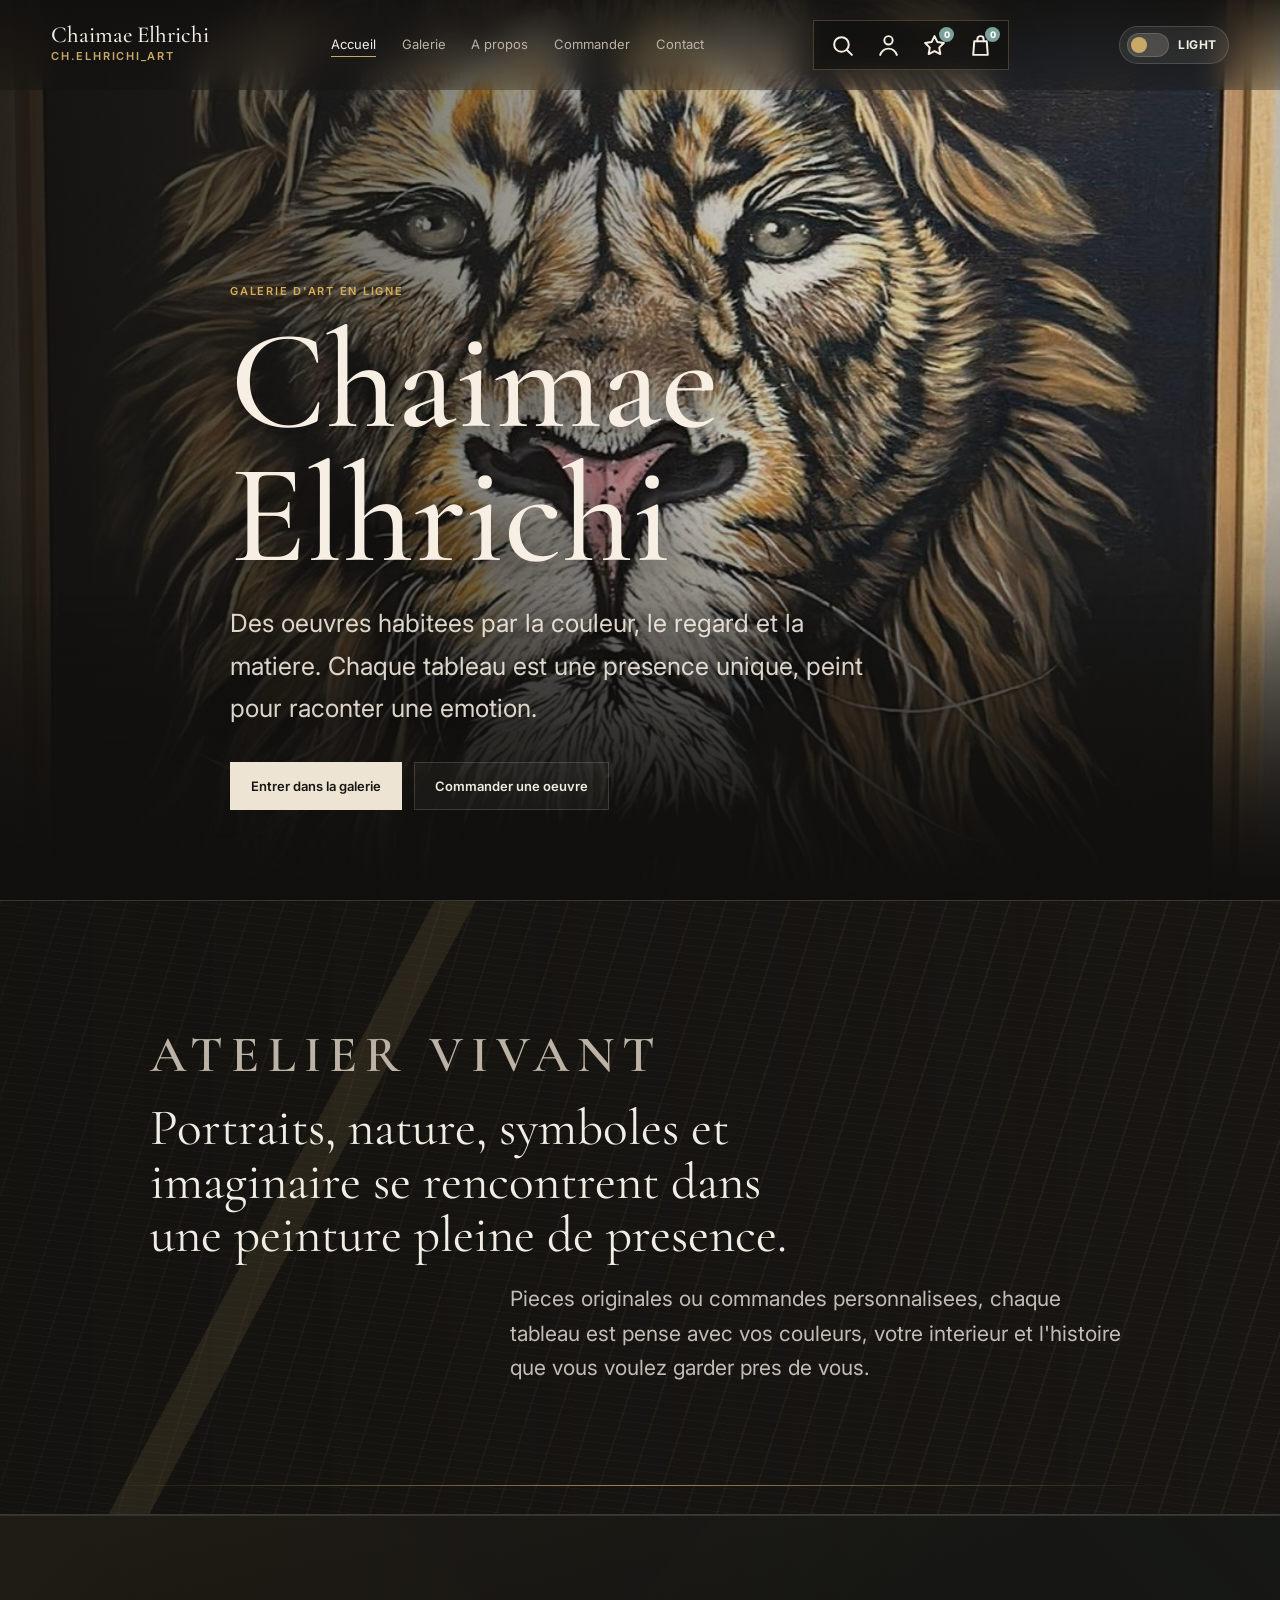
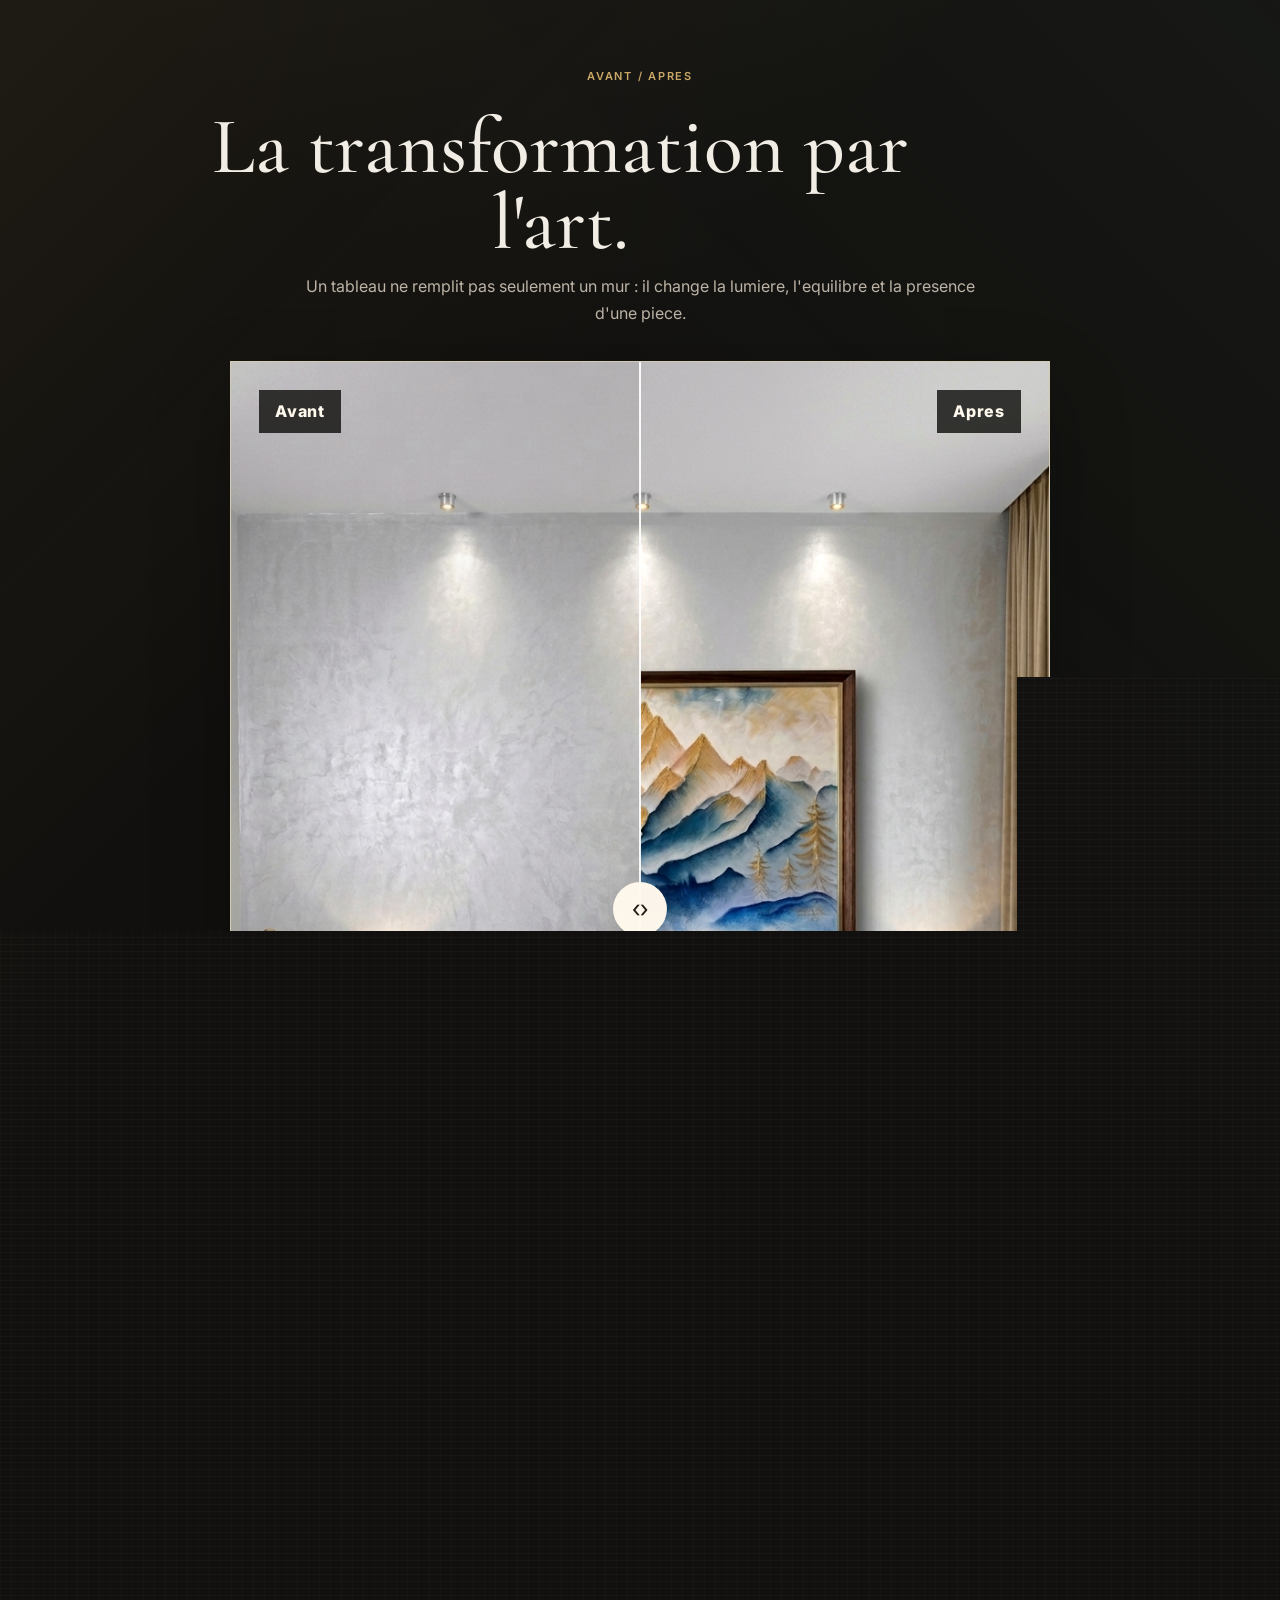
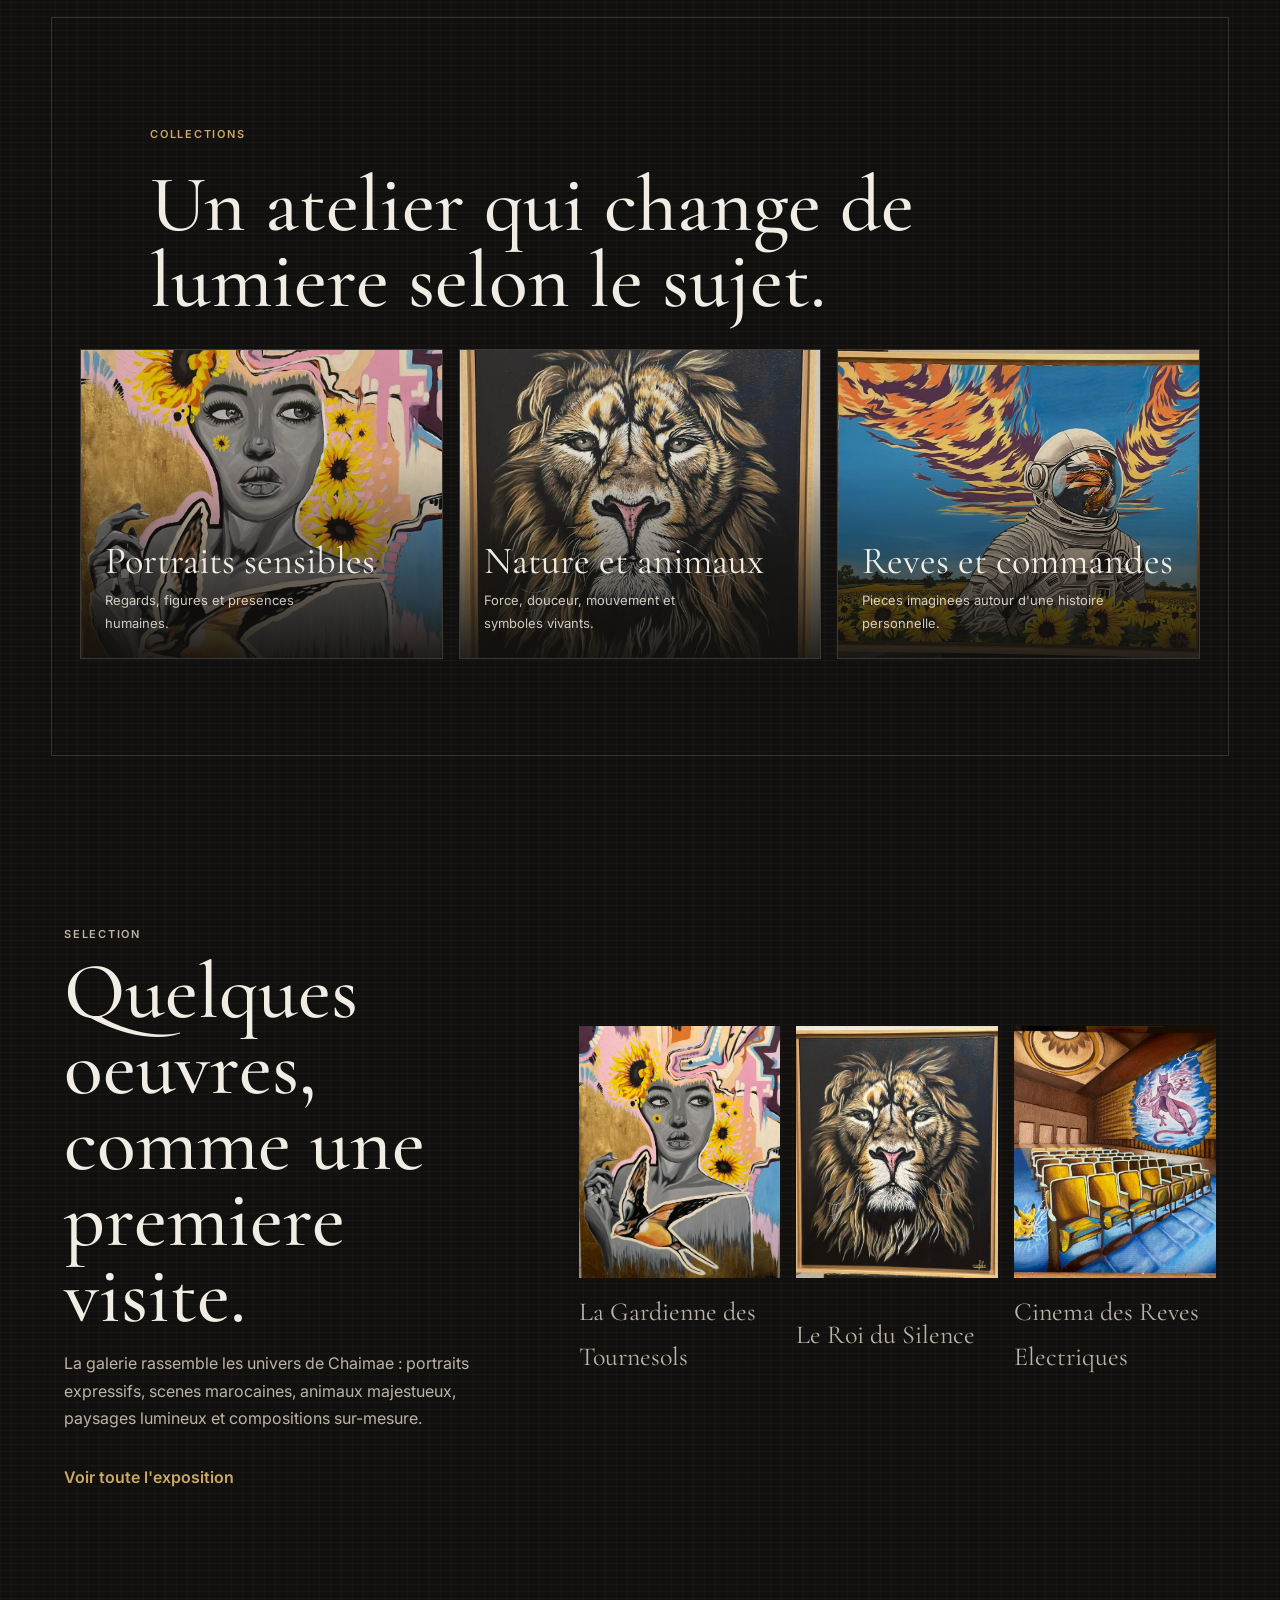
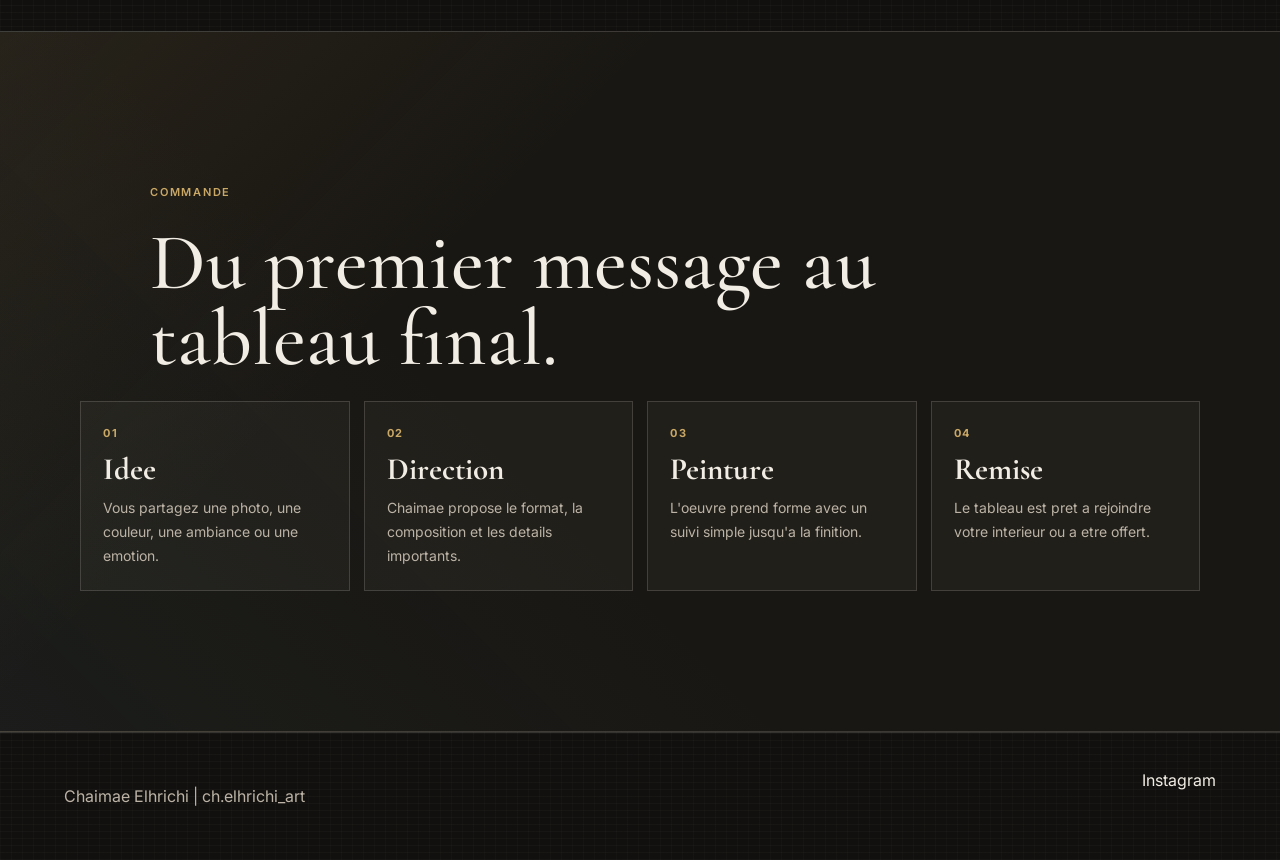
==== commit c4716075: "Use provided salon before after images" ====
--- a/index.html
+++ b/index.html
@@ -8,7 +8,7 @@
     <link rel="preconnect" href="https://fonts.googleapis.com" />
     <link rel="preconnect" href="https://fonts.gstatic.com" crossorigin />
     <link href="https://fonts.googleapis.com/css2?family=Cormorant+Garamond:wght@400;500;600&family=Inter:wght@300;400;500;600&display=swap" rel="stylesheet" />
-    <link rel="stylesheet" href="styles.css?v=20260711-01" />
+    <link rel="stylesheet" href="styles.css?v=20260711-02" />
   </head>
   <body data-page="home">
     <header class="site-header" data-reveal>
@@ -83,18 +83,14 @@
           <h2>La transformation par l'art.</h2>
           <p>Un tableau ne remplit pas seulement un mur : il change la lumiere, l'equilibre et la presence d'une piece.</p>
         </div>
-        <div class="transformation-compare photo-transformation" data-transform-slider style="--split: 50%;">
+        <div class="transformation-compare photo-transformation exact-transformation" data-transform-slider style="--split: 50%;">
           <div class="compare-photo compare-before" aria-hidden="true">
             <span class="compare-label before-label">Avant</span>
-            <img src="https://images.unsplash.com/photo-1600210492486-724fe5c67fb0?auto=format&fit=crop&w=1600&q=82" alt="Salon avant transformation" />
+            <img src="CHAMASITE/salon-avant.png" alt="Salon avant tableau" />
           </div>
           <div class="compare-photo compare-after" aria-hidden="true">
             <span class="compare-label after-label">Apres</span>
-            <img src="https://images.unsplash.com/photo-1600210492486-724fe5c67fb0?auto=format&fit=crop&w=1600&q=82" alt="Salon apres transformation avec une oeuvre de Chaimae" />
-            <div class="real-art-frame">
-              <img src="CHAMASITE/oeuvre-10.jpeg" alt="Oeuvre de Chaimae Elhrichi dans un salon" />
-            </div>
-            <div class="after-warmth"></div>
+            <img src="CHAMASITE/salon-apres.png" alt="Salon transforme par un tableau" />
           </div>
           <div class="compare-divider" aria-hidden="true"><span>&lsaquo;&rsaquo;</span></div>
           <input class="compare-range" type="range" min="12" max="88" value="50" aria-label="Comparer avant et apres" />
@@ -152,7 +148,7 @@
     </footer>
 
     <script src="data.js?v=20260707-16"></script>
-    <script src="script.js?v=20260711-01"></script>
+    <script src="script.js?v=20260711-02"></script>
   </body>
 </html>
 
--- a/styles.css
+++ b/styles.css
@@ -2716,4 +2716,35 @@
     width: 46%;
     padding: 6px;
   }
+}
+/* Exact salon images v25 */
+.exact-transformation {
+  aspect-ratio: 4 / 5.35;
+  width: min(760px, 100%);
+  min-height: 520px;
+  background: #d8d8d2;
+}
+
+.exact-transformation .compare-photo > img {
+  object-fit: cover;
+  object-position: center;
+}
+
+.exact-transformation .compare-before::after,
+.exact-transformation .after-warmth,
+.exact-transformation .real-art-frame {
+  display: none;
+}
+
+@media (min-width: 980px) {
+  .exact-transformation {
+    width: min(820px, 100%);
+  }
+}
+
+@media (max-width: 760px) {
+  .exact-transformation {
+    width: 100%;
+    min-height: 470px;
+  }
 }
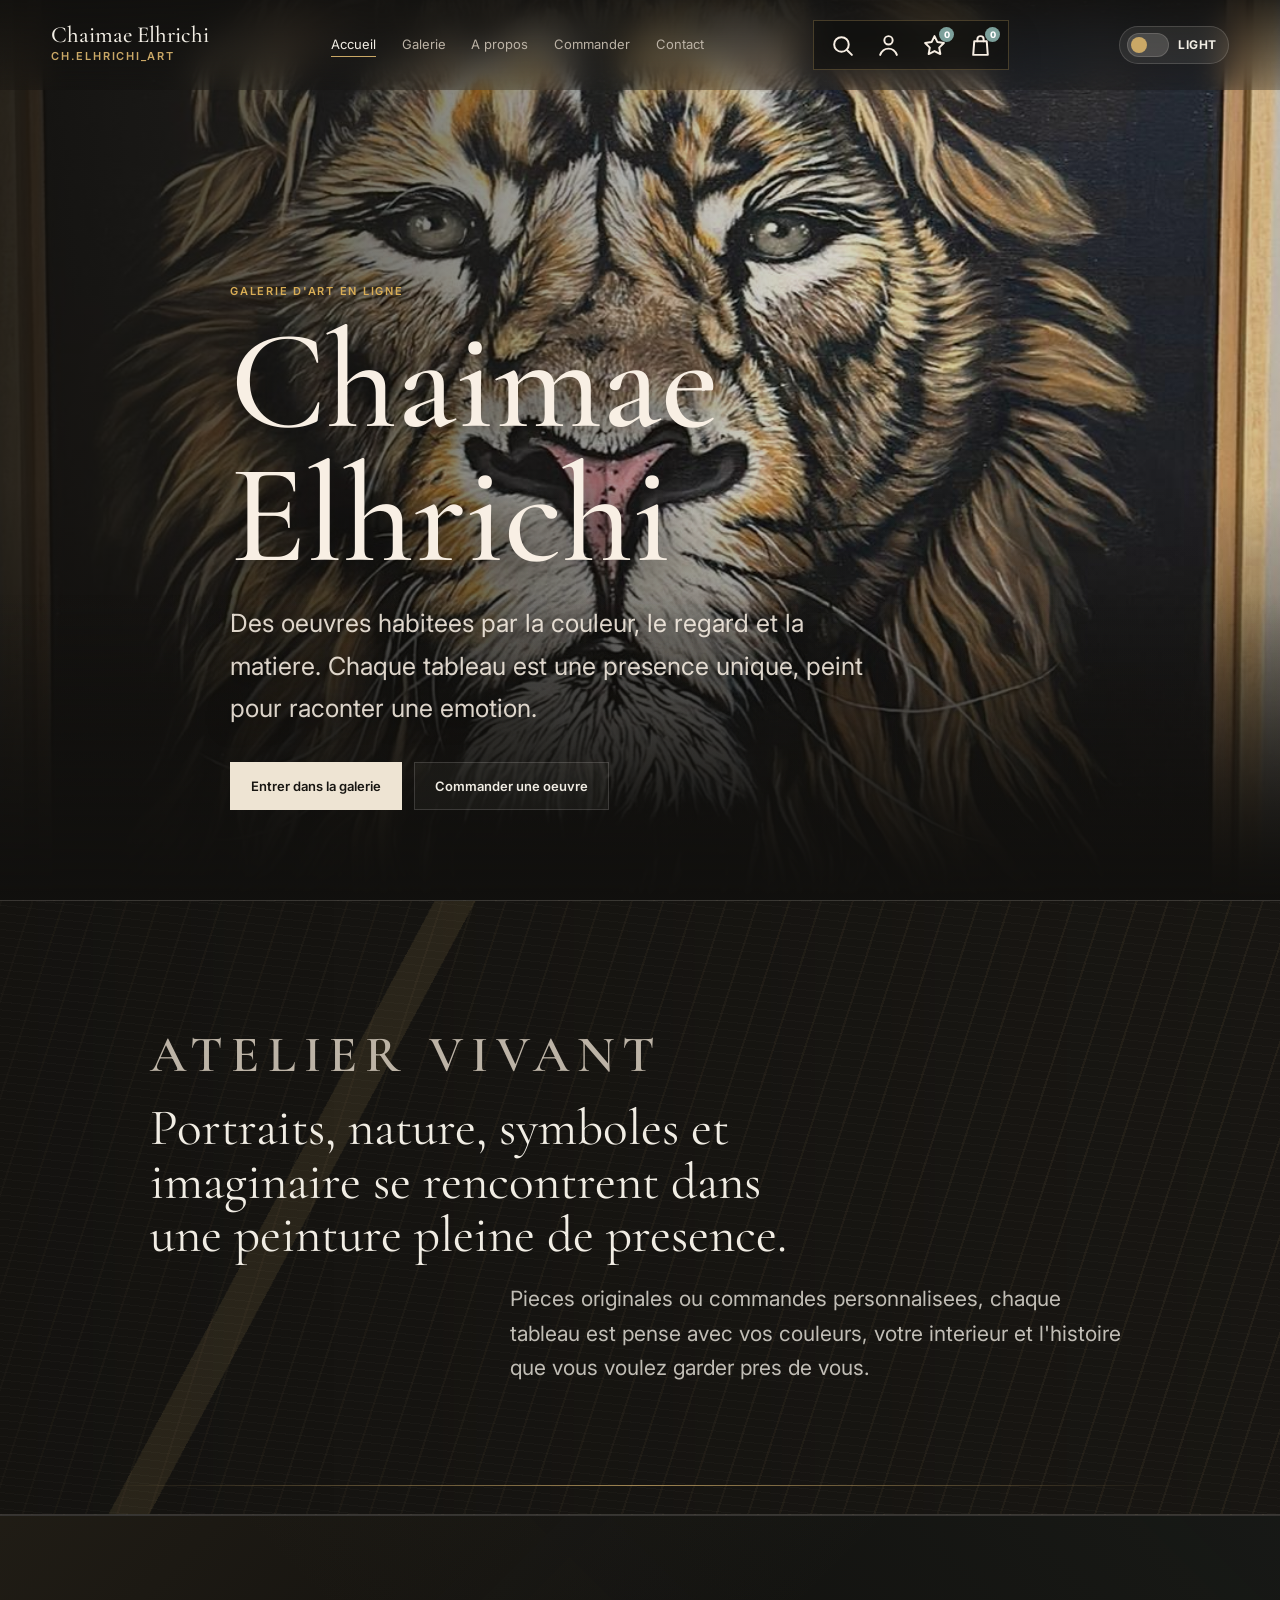
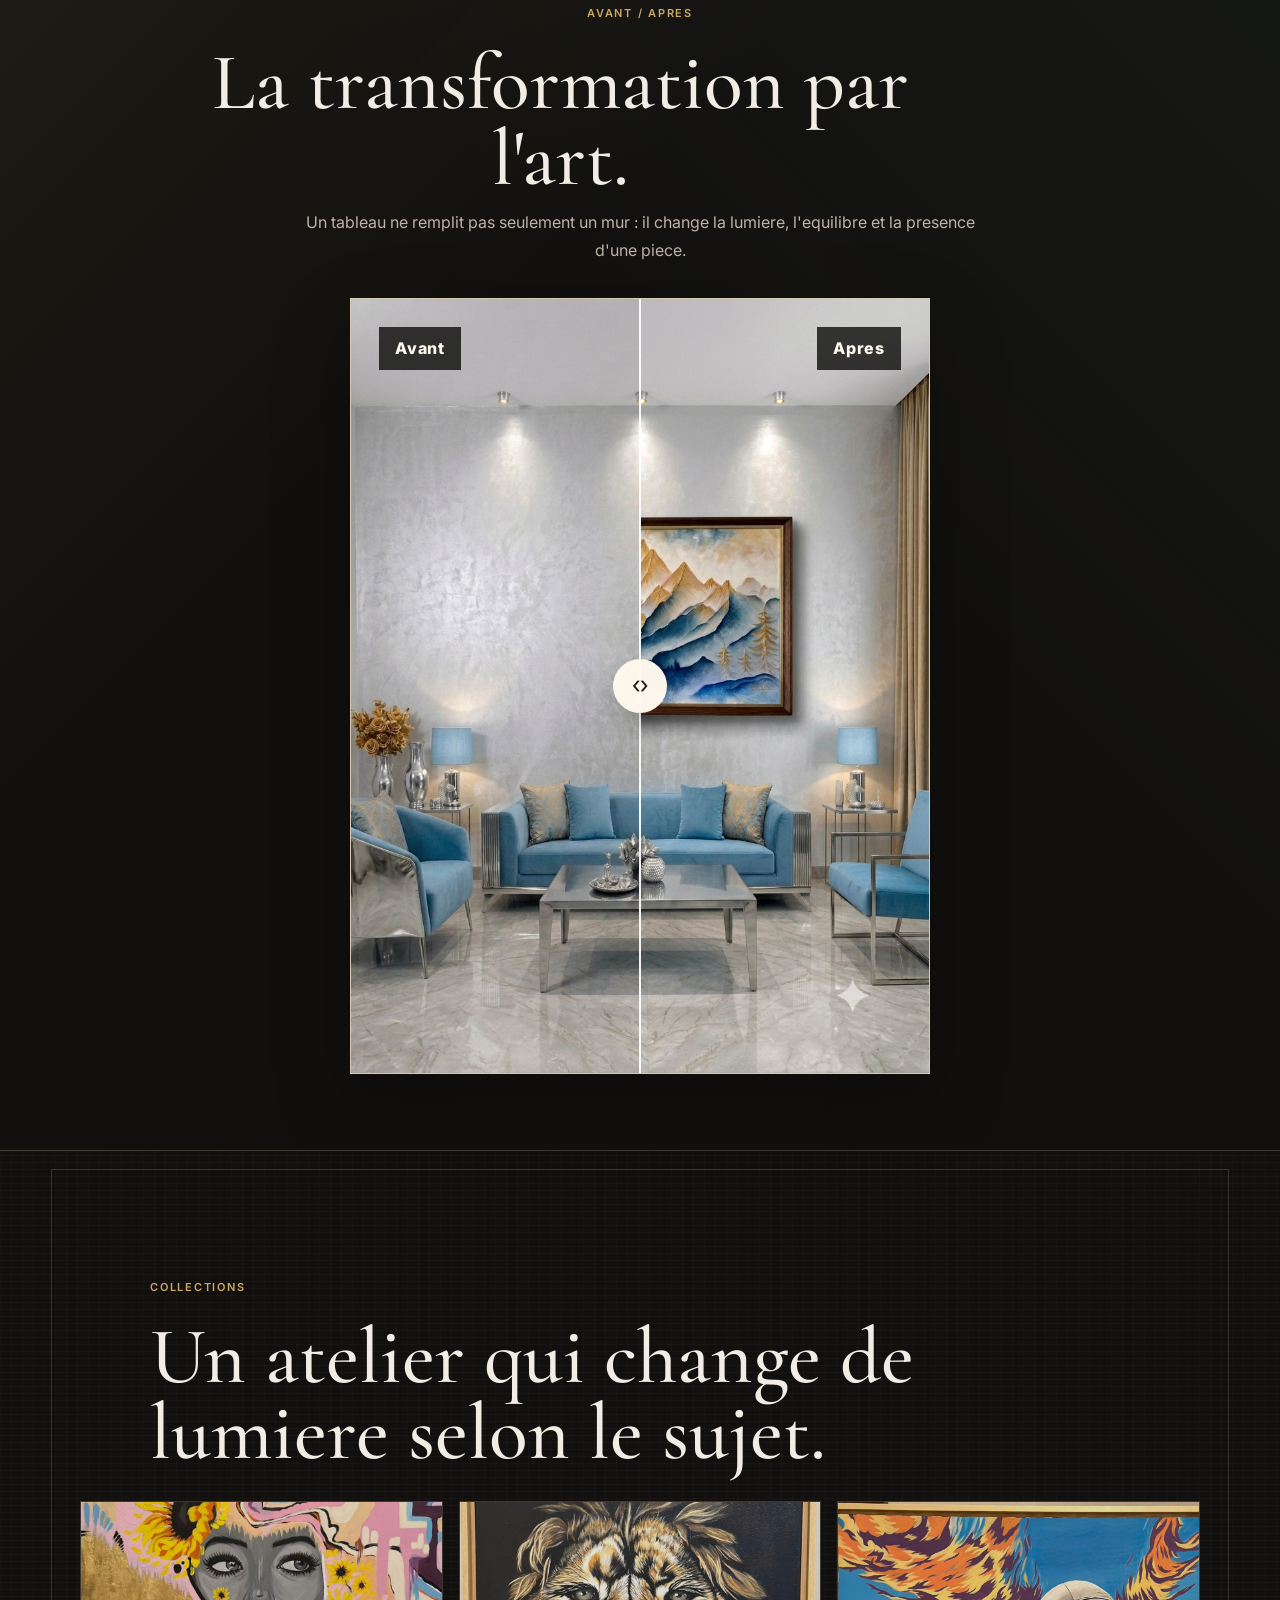
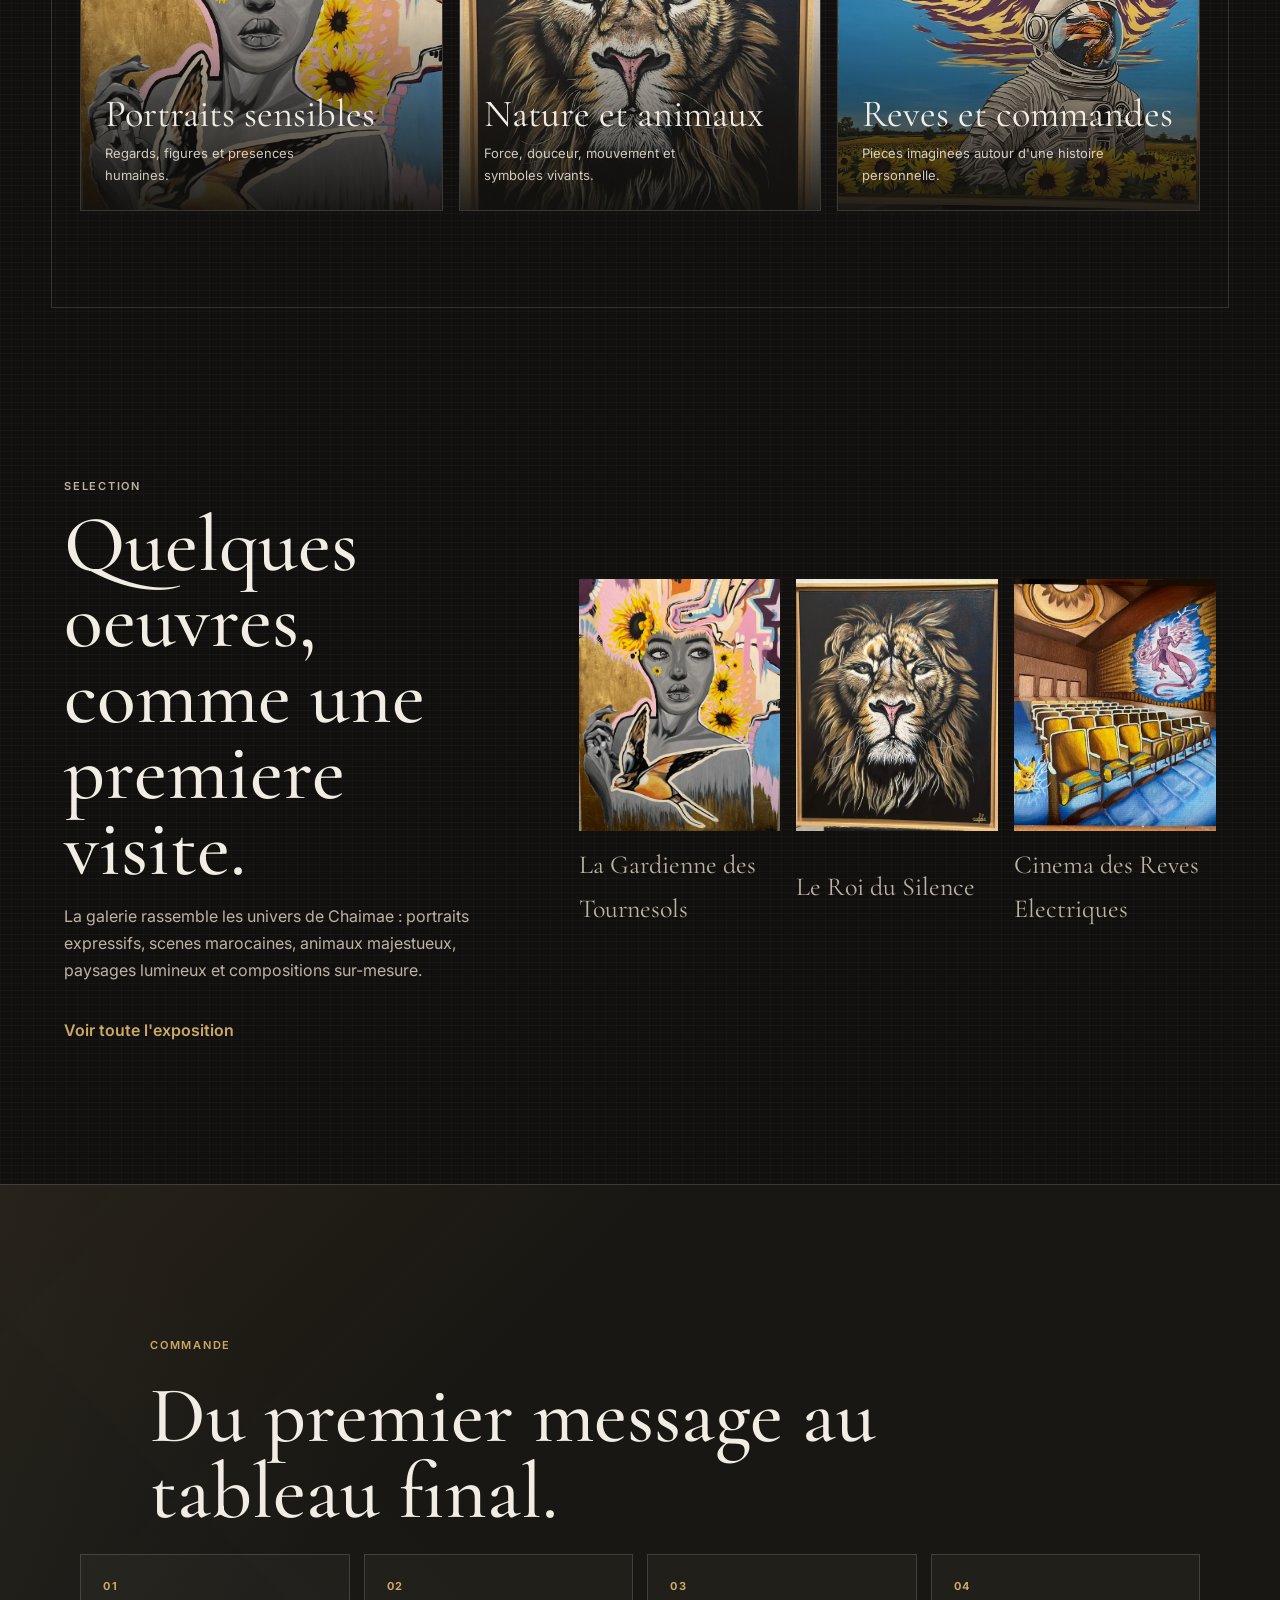
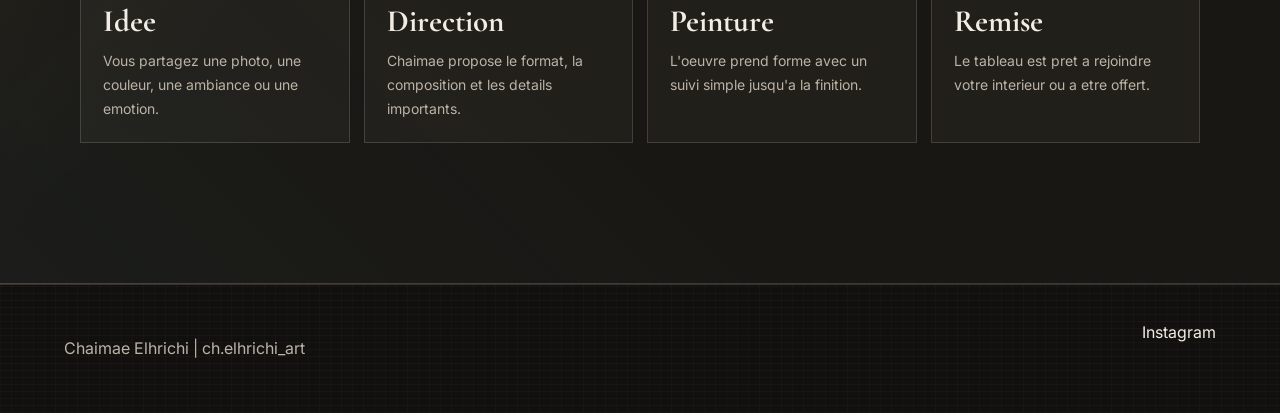
==== commit f294d710: "Reduce salon comparison size" ====
--- a/index.html
+++ b/index.html
@@ -8,7 +8,7 @@
     <link rel="preconnect" href="https://fonts.googleapis.com" />
     <link rel="preconnect" href="https://fonts.gstatic.com" crossorigin />
     <link href="https://fonts.googleapis.com/css2?family=Cormorant+Garamond:wght@400;500;600&family=Inter:wght@300;400;500;600&display=swap" rel="stylesheet" />
-    <link rel="stylesheet" href="styles.css?v=20260711-02" />
+    <link rel="stylesheet" href="styles.css?v=20260711-03" />
   </head>
   <body data-page="home">
     <header class="site-header" data-reveal>
@@ -148,27 +148,6 @@
     </footer>
 
     <script src="data.js?v=20260707-16"></script>
-    <script src="script.js?v=20260711-02"></script>
+    <script src="script.js?v=20260711-03"></script>
   </body>
 </html>
-
-
-
-
-
-
-
-
-
-
-
-
-
-
-
-
-
-
-
-
-
--- a/styles.css
+++ b/styles.css
@@ -2747,4 +2747,29 @@
     width: 100%;
     min-height: 470px;
   }
-}+}
+
+/* Smaller salon comparison v26 */
+.transformation-section {
+  padding-top: clamp(52px, 6vw, 82px);
+  padding-bottom: clamp(52px, 6vw, 82px);
+}
+
+.exact-transformation {
+  width: min(540px, 100%);
+  min-height: 0;
+  margin-inline: auto;
+}
+
+@media (min-width: 980px) {
+  .exact-transformation {
+    width: min(580px, 100%);
+  }
+}
+
+@media (max-width: 760px) {
+  .exact-transformation {
+    width: min(330px, 100%);
+    min-height: 0;
+  }
+}
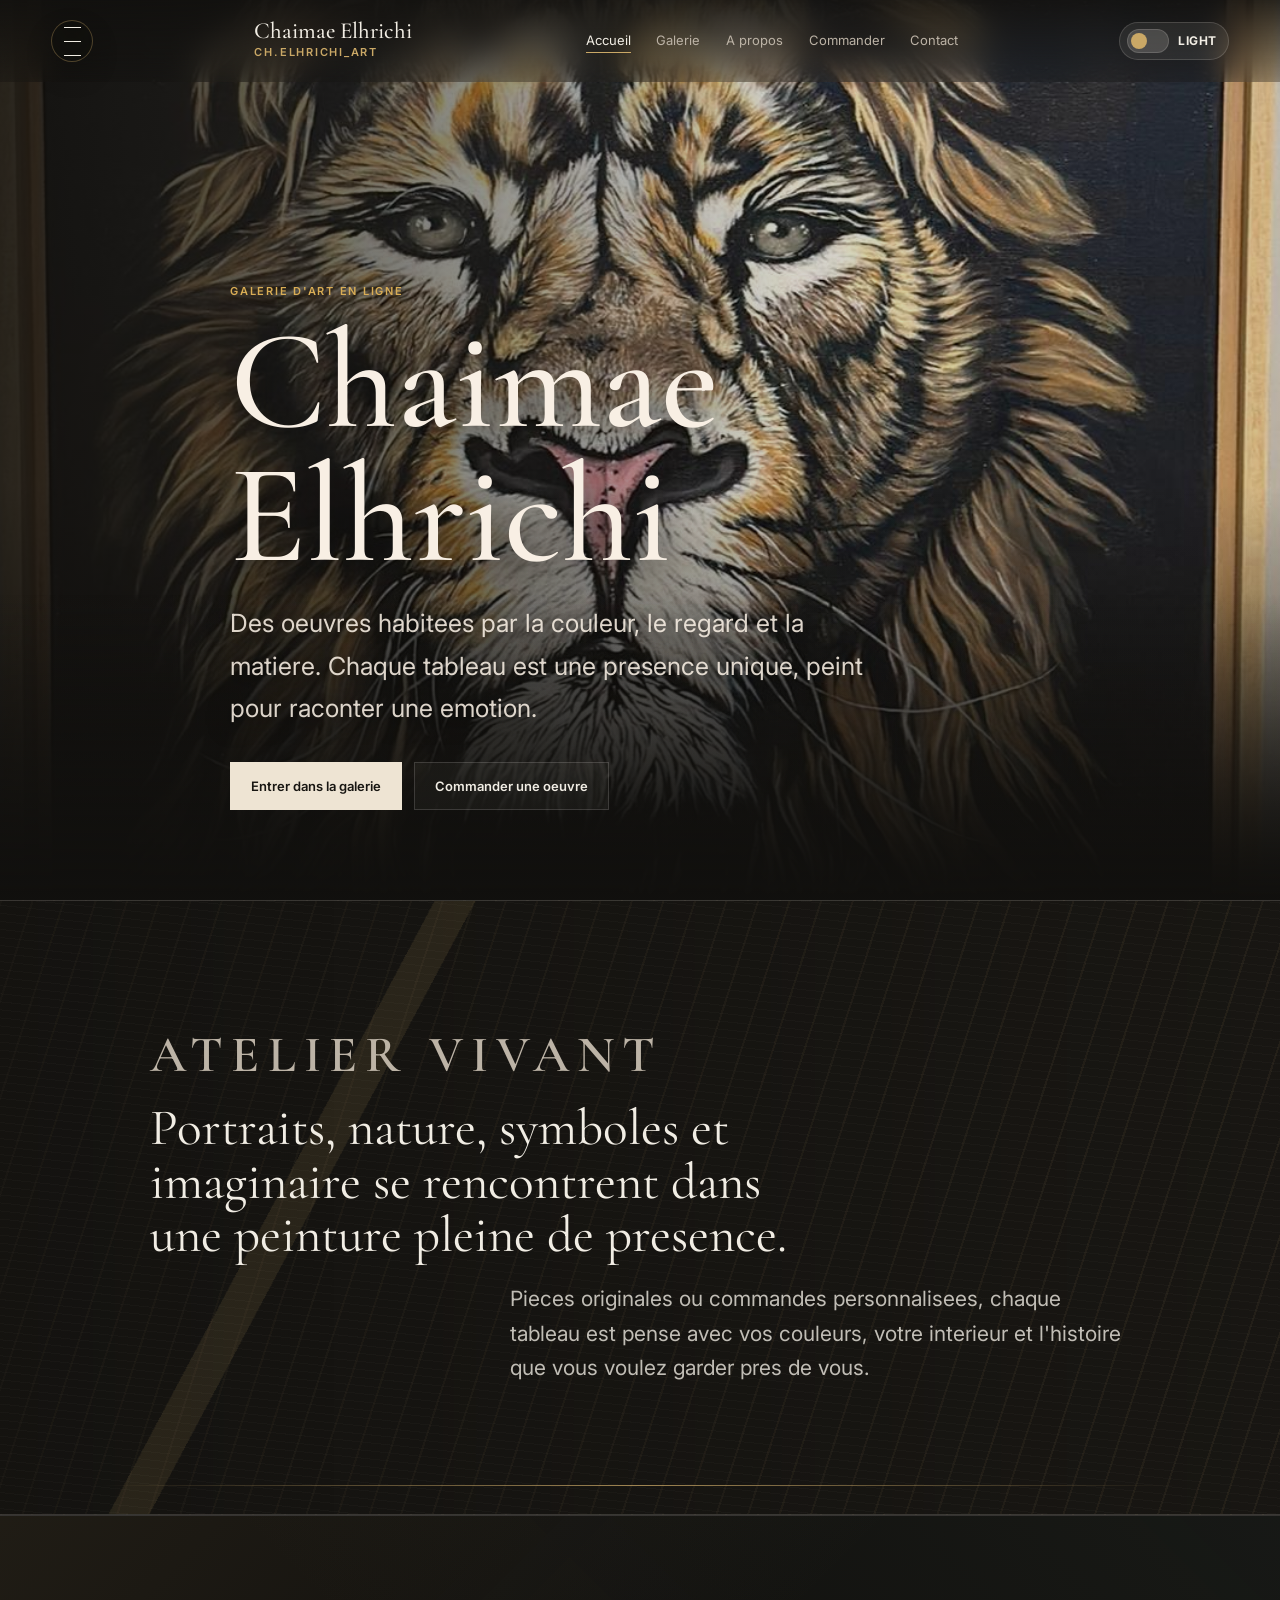
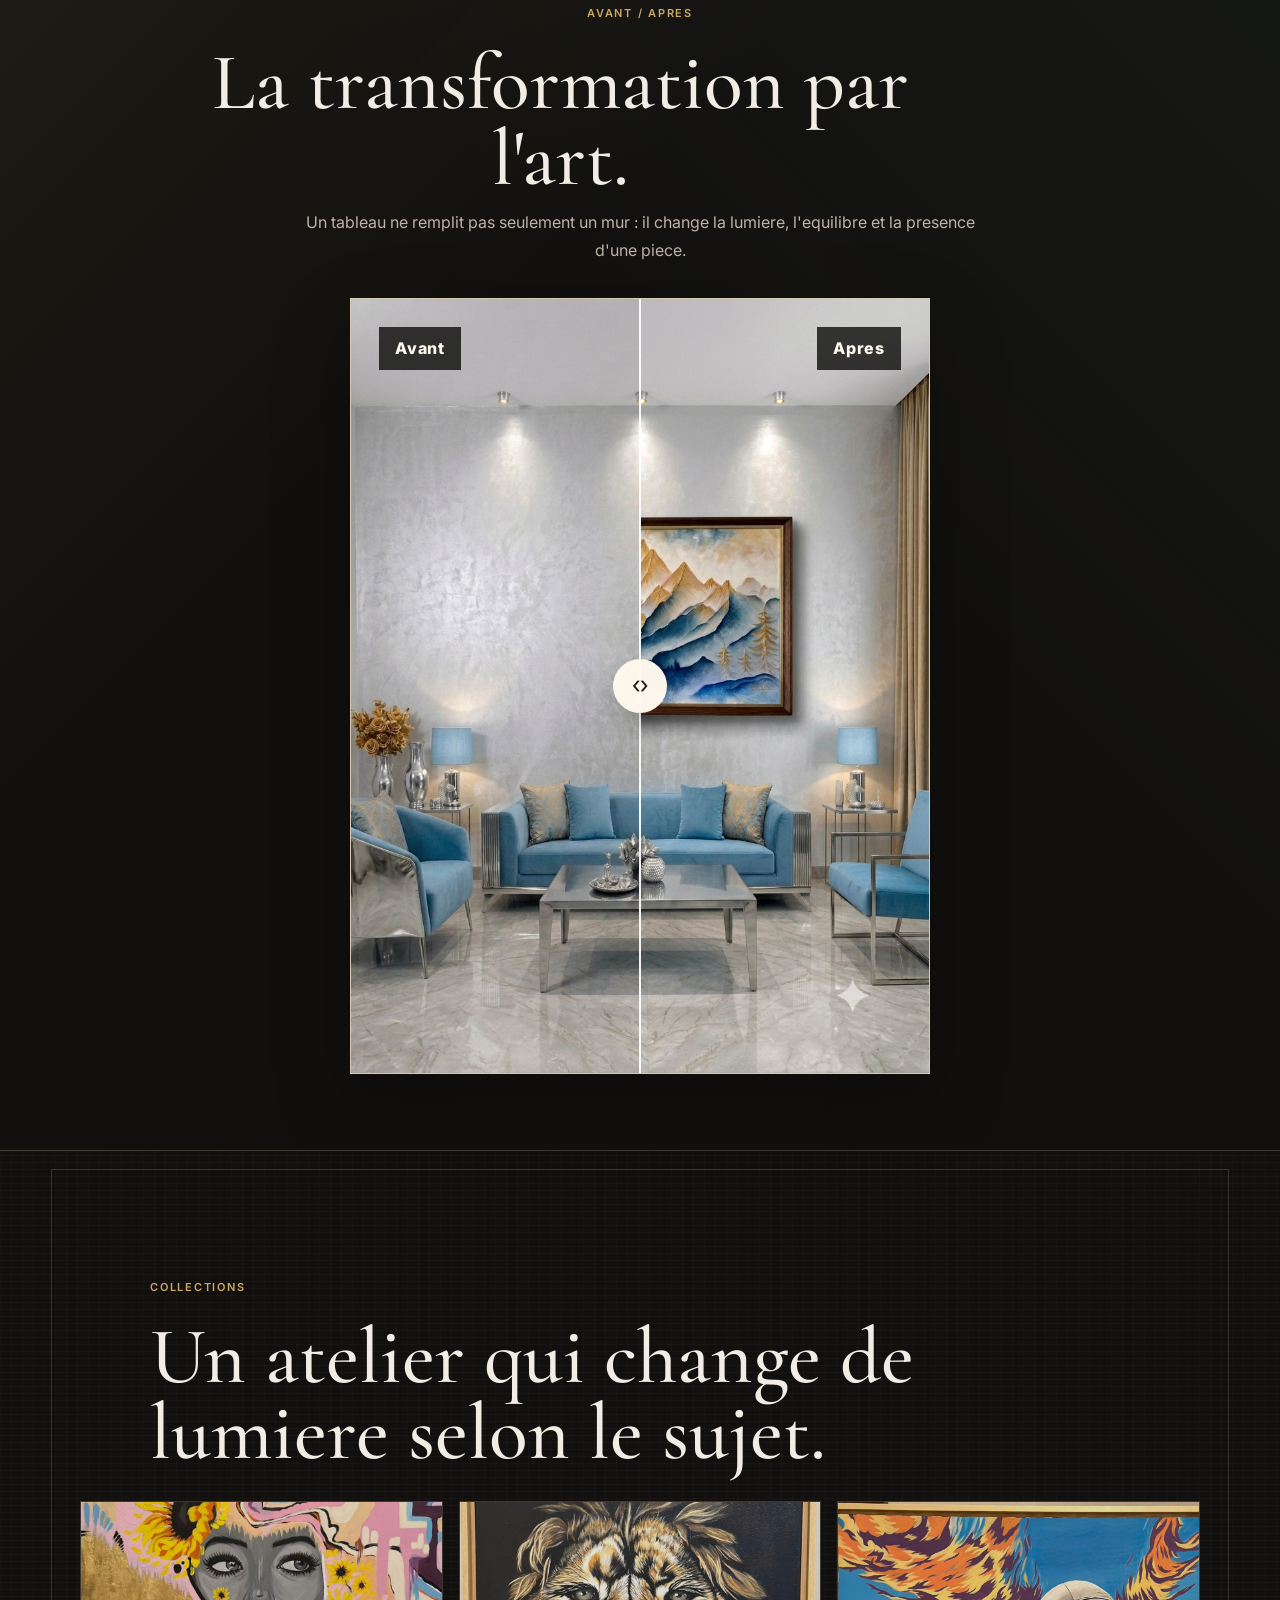
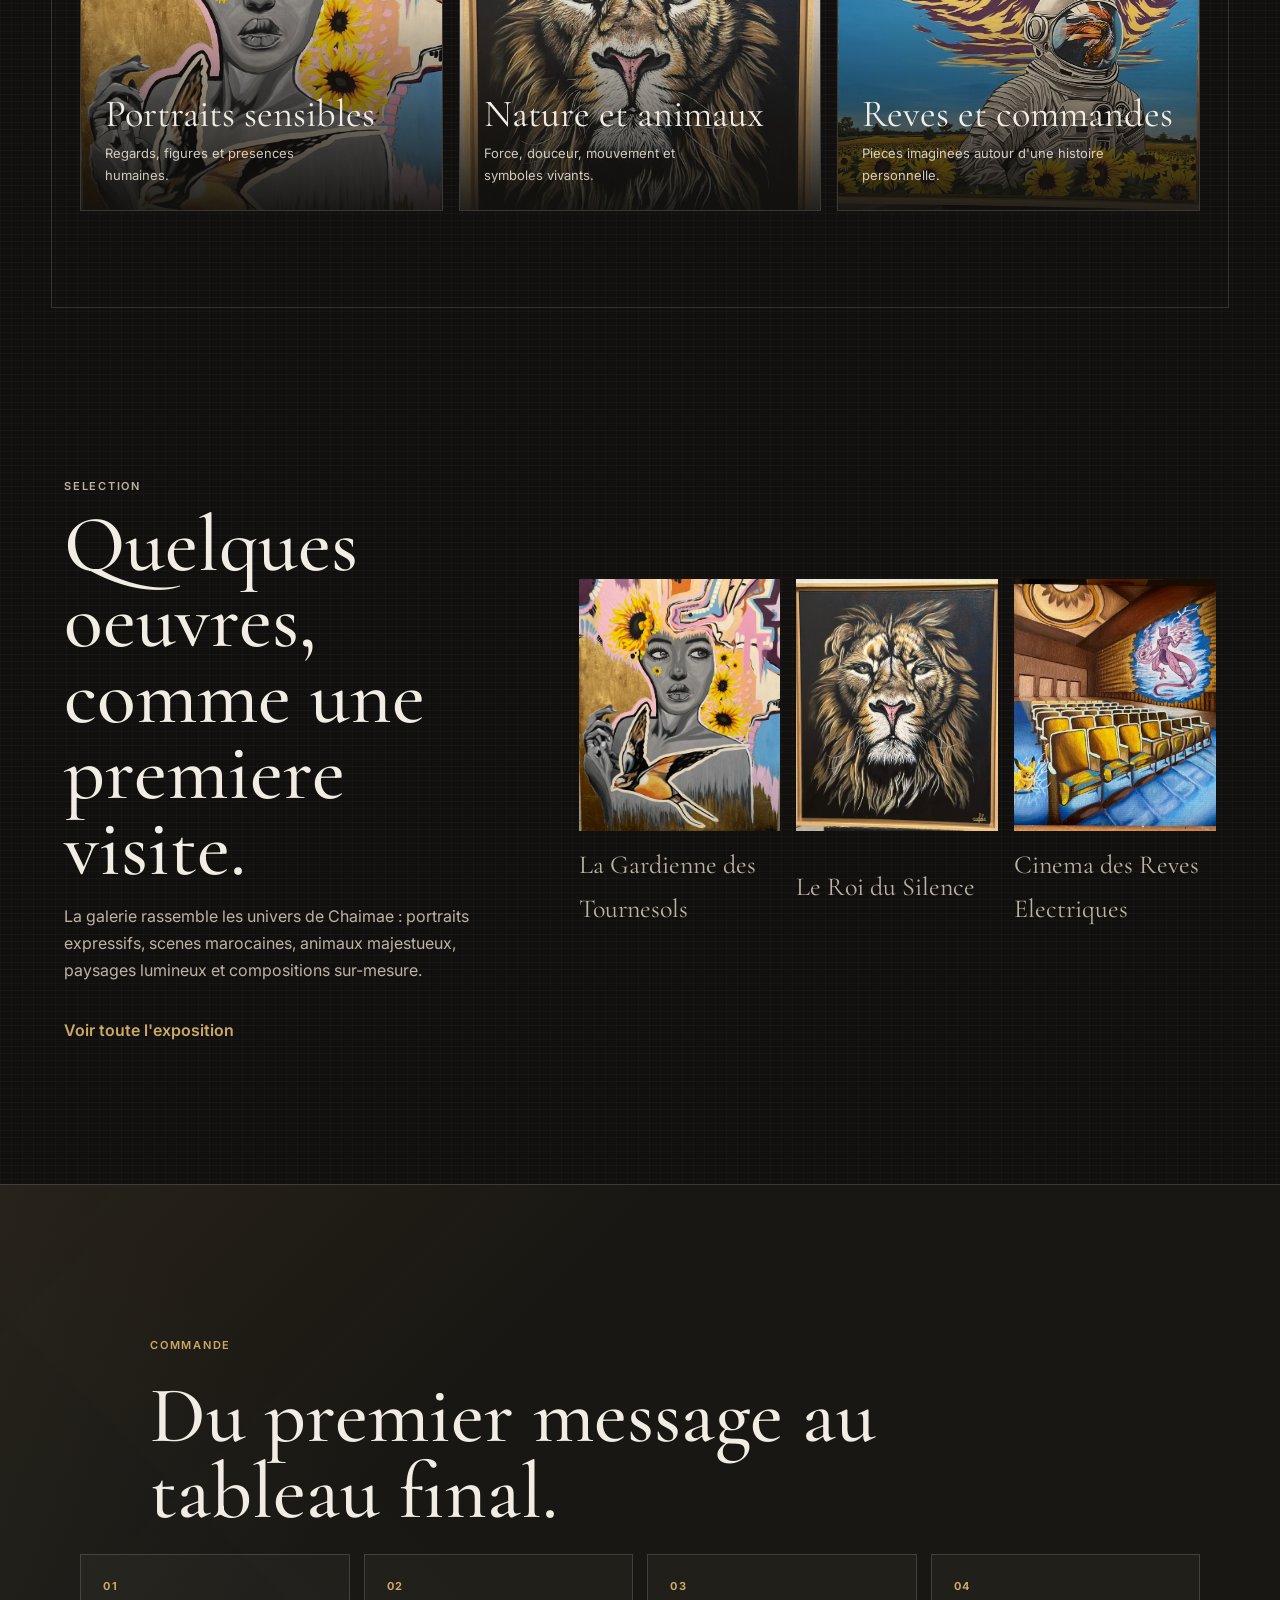
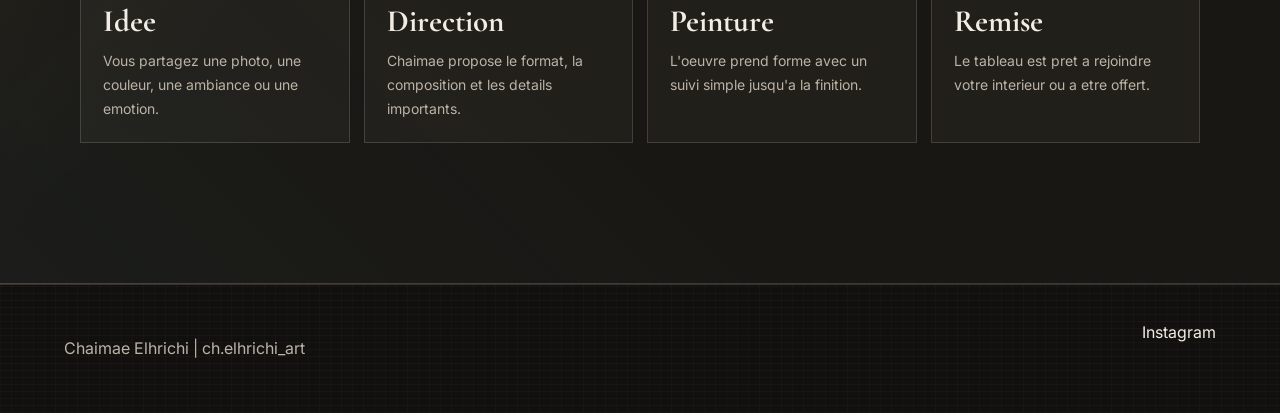
==== commit 8a7c8599: "Move client actions into left drawer" ====
--- a/index.html
+++ b/index.html
@@ -8,11 +8,13 @@
     <link rel="preconnect" href="https://fonts.googleapis.com" />
     <link rel="preconnect" href="https://fonts.gstatic.com" crossorigin />
     <link href="https://fonts.googleapis.com/css2?family=Cormorant+Garamond:wght@400;500;600&family=Inter:wght@300;400;500;600&display=swap" rel="stylesheet" />
-    <link rel="stylesheet" href="styles.css?v=20260711-03" />
+    <link rel="stylesheet" href="styles.css?v=20260712-01" />
   </head>
   <body data-page="home">
     <header class="site-header" data-reveal>
-      <a class="brand" href="index.html" aria-label="Accueil Chaimae Elhrichi">
+            <button class="action-menu-toggle" type="button" data-action-menu-toggle aria-label="Ouvrir le menu client" aria-expanded="false">
+        <span></span><span></span><span></span>
+      </button><a class="brand" href="index.html" aria-label="Accueil Chaimae Elhrichi">
         <span>Chaimae Elhrichi</span>
         <small>ch.elhrichi_art</small>
       </a>
@@ -24,17 +26,17 @@
         <a href="contact.html">Contact</a>
       </nav>
       <div class="header-actions" aria-label="Actions rapides">
-        <button class="icon-action" type="button" data-search-open aria-label="Rechercher une oeuvre">
+        <button class="icon-action" type="button" data-search-open aria-label="Rechercher une oeuvre" data-menu-label="Recherche">
           <svg viewBox="0 0 24 24" aria-hidden="true"><circle cx="11" cy="11" r="7"></circle><path d="m16.5 16.5 4.5 4.5"></path></svg>
         </button>
-        <a class="icon-action account-icon" href="compte.html" data-account-link aria-label="Compte client">
+        <a class="icon-action account-icon" href="compte.html" data-account-link aria-label="Compte client" data-menu-label="Compte">
           <svg viewBox="0 0 24 24" aria-hidden="true"><circle cx="12" cy="7" r="4"></circle><path d="M4 21c1.6-4.2 4.2-6 8-6s6.4 1.8 8 6"></path></svg>
         </a>
-        <a class="icon-action" href="favoris.html" aria-label="Favoris">
+        <a class="icon-action" href="favoris.html" aria-label="Wishlist" data-menu-label="Wishlist">
           <svg viewBox="0 0 24 24" aria-hidden="true"><path d="m12 3 2.8 5.7 6.2.9-4.5 4.4 1.1 6.2L12 17.3l-5.6 2.9 1.1-6.2L3 9.6l6.2-.9L12 3Z"></path></svg>
           <span class="action-count" data-favorite-count>0</span>
         </a>
-        <a class="icon-action" href="panier.html" aria-label="Panier">
+        <a class="icon-action" href="panier.html" aria-label="Panier" data-menu-label="Panier">
           <svg viewBox="0 0 24 24" aria-hidden="true"><path d="M6 8h12l1 13H5L6 8Z"></path><path d="M9 8V6a3 3 0 0 1 6 0v2"></path></svg>
           <span class="action-count" data-cart-count>0</span>
         </a>
@@ -148,6 +150,6 @@
     </footer>
 
     <script src="data.js?v=20260707-16"></script>
-    <script src="script.js?v=20260711-03"></script>
+    <script src="script.js?v=20260712-01"></script>
   </body>
 </html>
--- a/styles.css
+++ b/styles.css
@@ -2773,3 +2773,122 @@
     min-height: 0;
   }
 }
+
+/* Left hidden client menu v27 */
+.action-menu-toggle {
+  width: 42px;
+  height: 42px;
+  display: inline-grid;
+  place-items: center;
+  gap: 4px;
+  flex: 0 0 auto;
+  border: 1px solid rgba(202, 168, 102, 0.34);
+  border-radius: 999px;
+  background: rgba(17, 16, 14, 0.56);
+  color: var(--ink);
+  cursor: pointer;
+  box-shadow: 0 12px 28px rgba(0, 0, 0, 0.18);
+  backdrop-filter: blur(14px);
+}
+
+.action-menu-toggle span {
+  width: 17px;
+  height: 1px;
+  display: block;
+  background: currentColor;
+  transition: transform 0.2s ease, opacity 0.2s ease;
+}
+
+.action-menu-open .action-menu-toggle span:nth-child(1) {
+  transform: translateY(5px) rotate(42deg);
+}
+
+.action-menu-open .action-menu-toggle span:nth-child(2) {
+  opacity: 0;
+}
+
+.action-menu-open .action-menu-toggle span:nth-child(3) {
+  transform: translateY(-5px) rotate(-42deg);
+}
+
+.header-actions {
+  position: fixed;
+  top: 92px;
+  left: 18px;
+  z-index: 19;
+  width: min(250px, calc(100vw - 36px));
+  display: grid;
+  gap: 8px;
+  padding: 12px;
+  border-radius: 18px;
+  transform: translateX(calc(-100% - 34px));
+  opacity: 0;
+  pointer-events: none;
+  transition: transform 0.28s ease, opacity 0.2s ease;
+}
+
+.action-menu-open .header-actions {
+  transform: translateX(0);
+  opacity: 1;
+  pointer-events: auto;
+}
+
+.header-actions .icon-action {
+  width: 100%;
+  min-height: 46px;
+  display: grid;
+  grid-template-columns: 30px minmax(0, 1fr);
+  justify-items: start;
+  align-items: center;
+  gap: 12px;
+  padding: 9px 12px;
+  border-radius: 12px;
+  text-decoration: none;
+}
+
+.header-actions .icon-action::after {
+  content: attr(data-menu-label);
+  font-size: 13px;
+  font-weight: 600;
+  color: currentColor;
+}
+
+.header-actions .icon-action:hover,
+.header-actions .icon-action.active {
+  background: rgba(202, 168, 102, 0.12);
+}
+
+.header-actions .action-count {
+  top: 5px;
+  right: 8px;
+}
+
+html[data-theme="light"] .action-menu-toggle {
+  background: rgba(255, 248, 237, 0.76);
+  color: #1d1812;
+  border-color: rgba(159, 115, 49, 0.26);
+  box-shadow: 0 12px 26px rgba(96, 71, 44, 0.12);
+}
+
+@media (max-width: 760px) {
+  .site-header {
+    grid-template-columns: auto minmax(0, 1fr) auto;
+  }
+
+  .action-menu-toggle {
+    grid-column: 1;
+    grid-row: 1;
+  }
+
+  .header-actions {
+    top: 86px;
+    left: 12px;
+    width: min(230px, calc(100vw - 24px));
+    justify-self: auto;
+  }
+
+  .header-actions .icon-action {
+    width: 100%;
+    height: auto;
+  }
+}
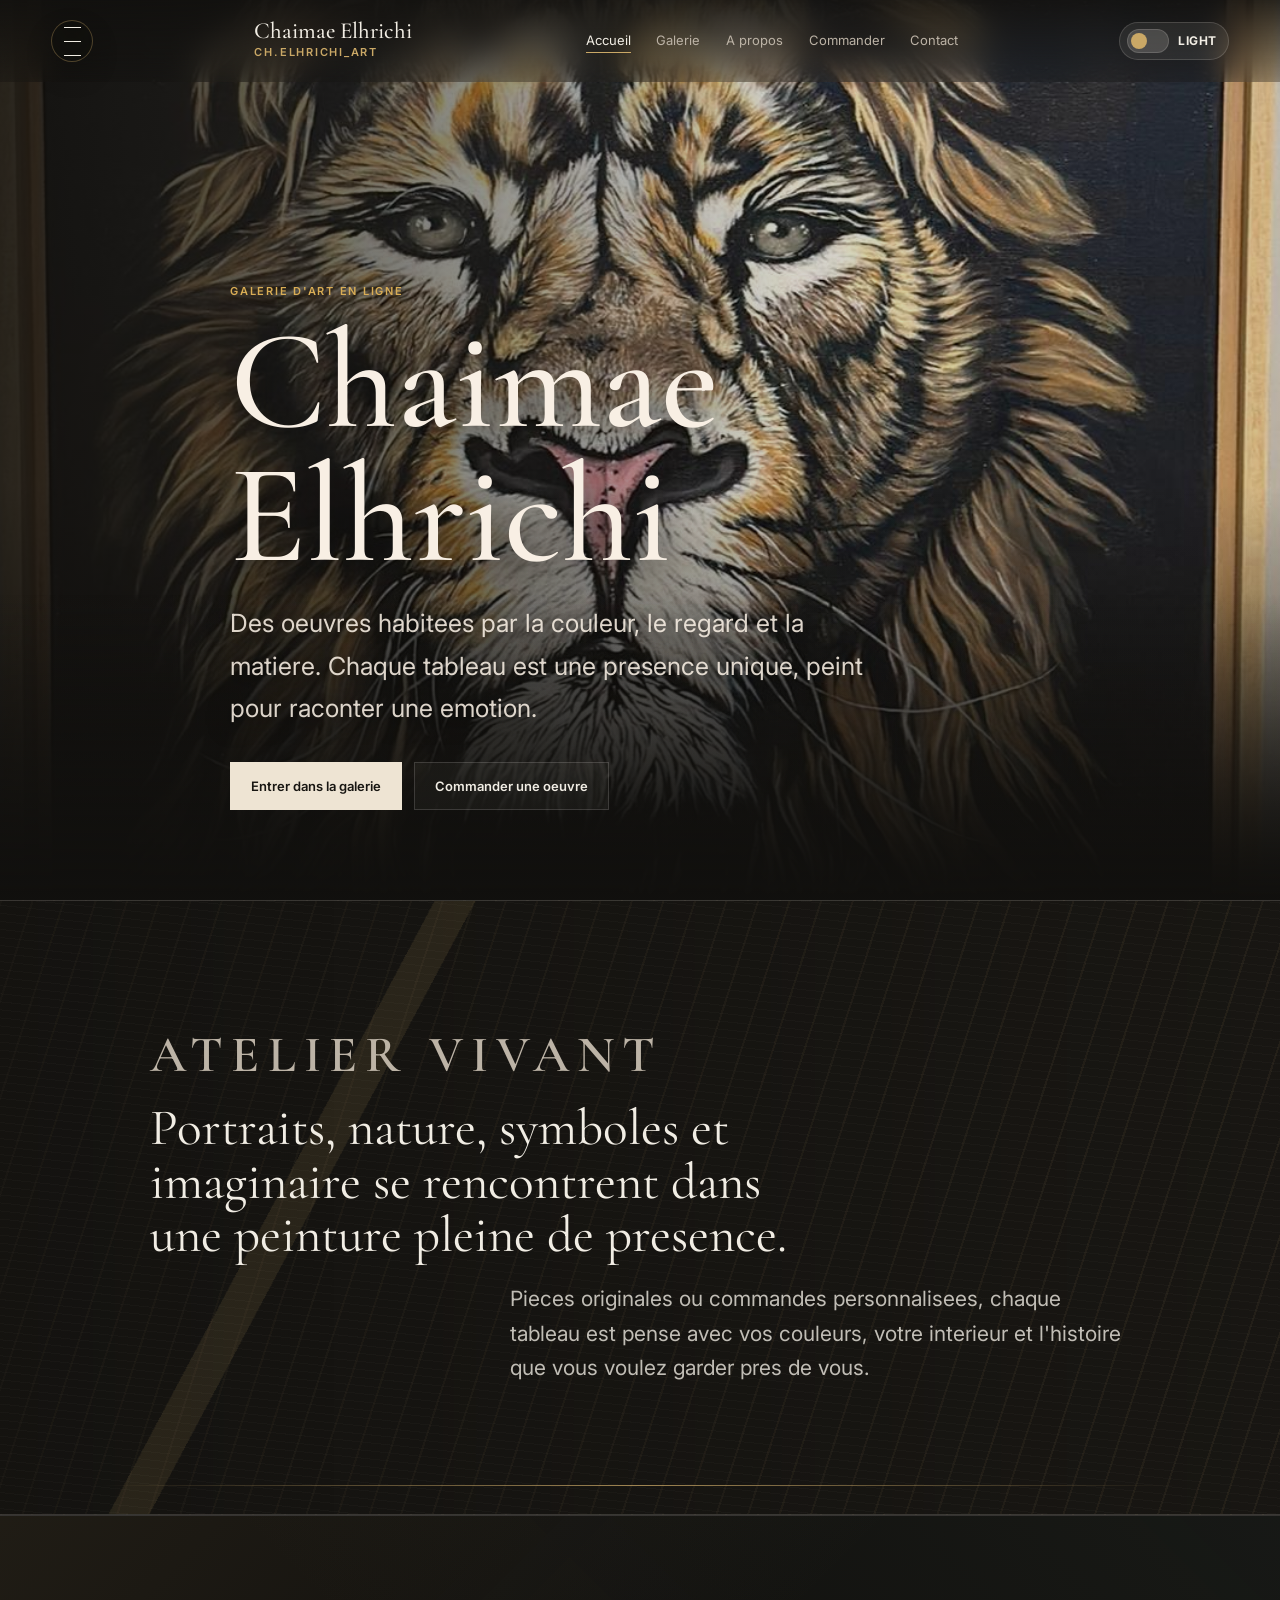
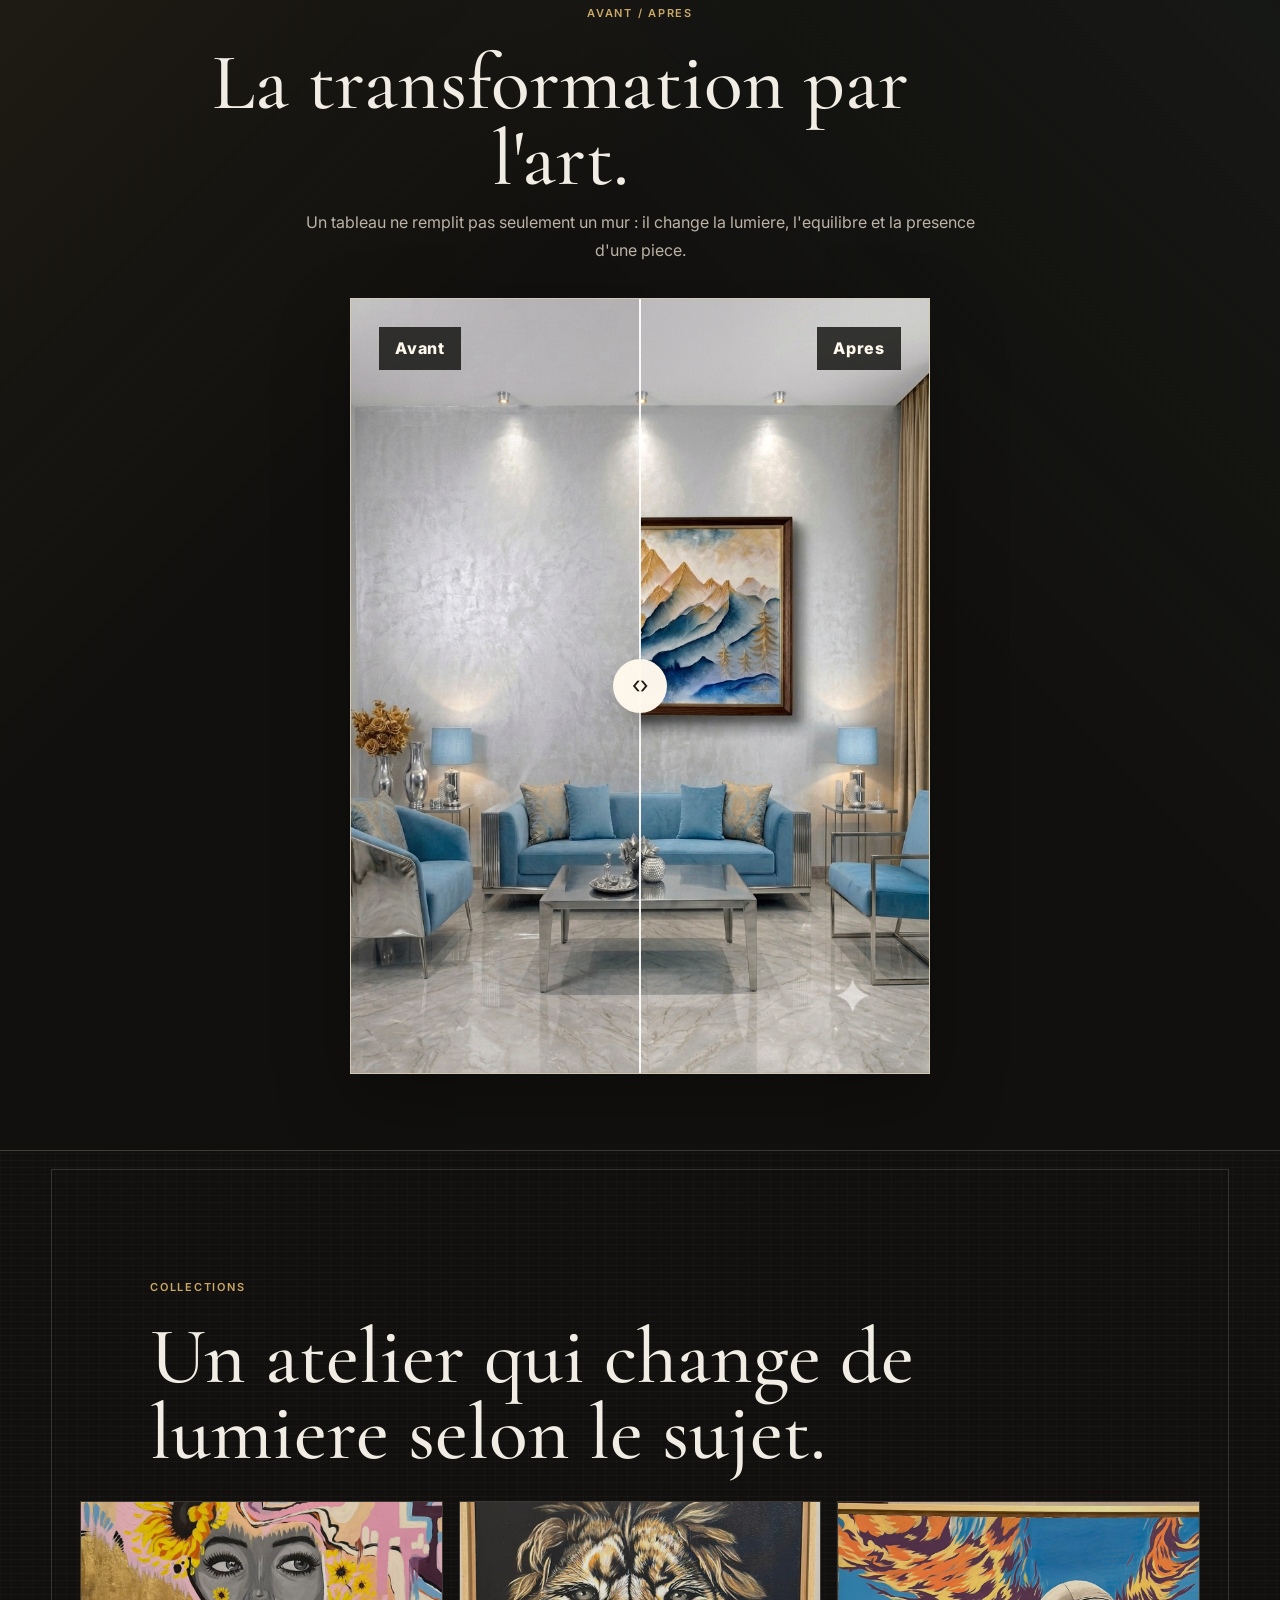
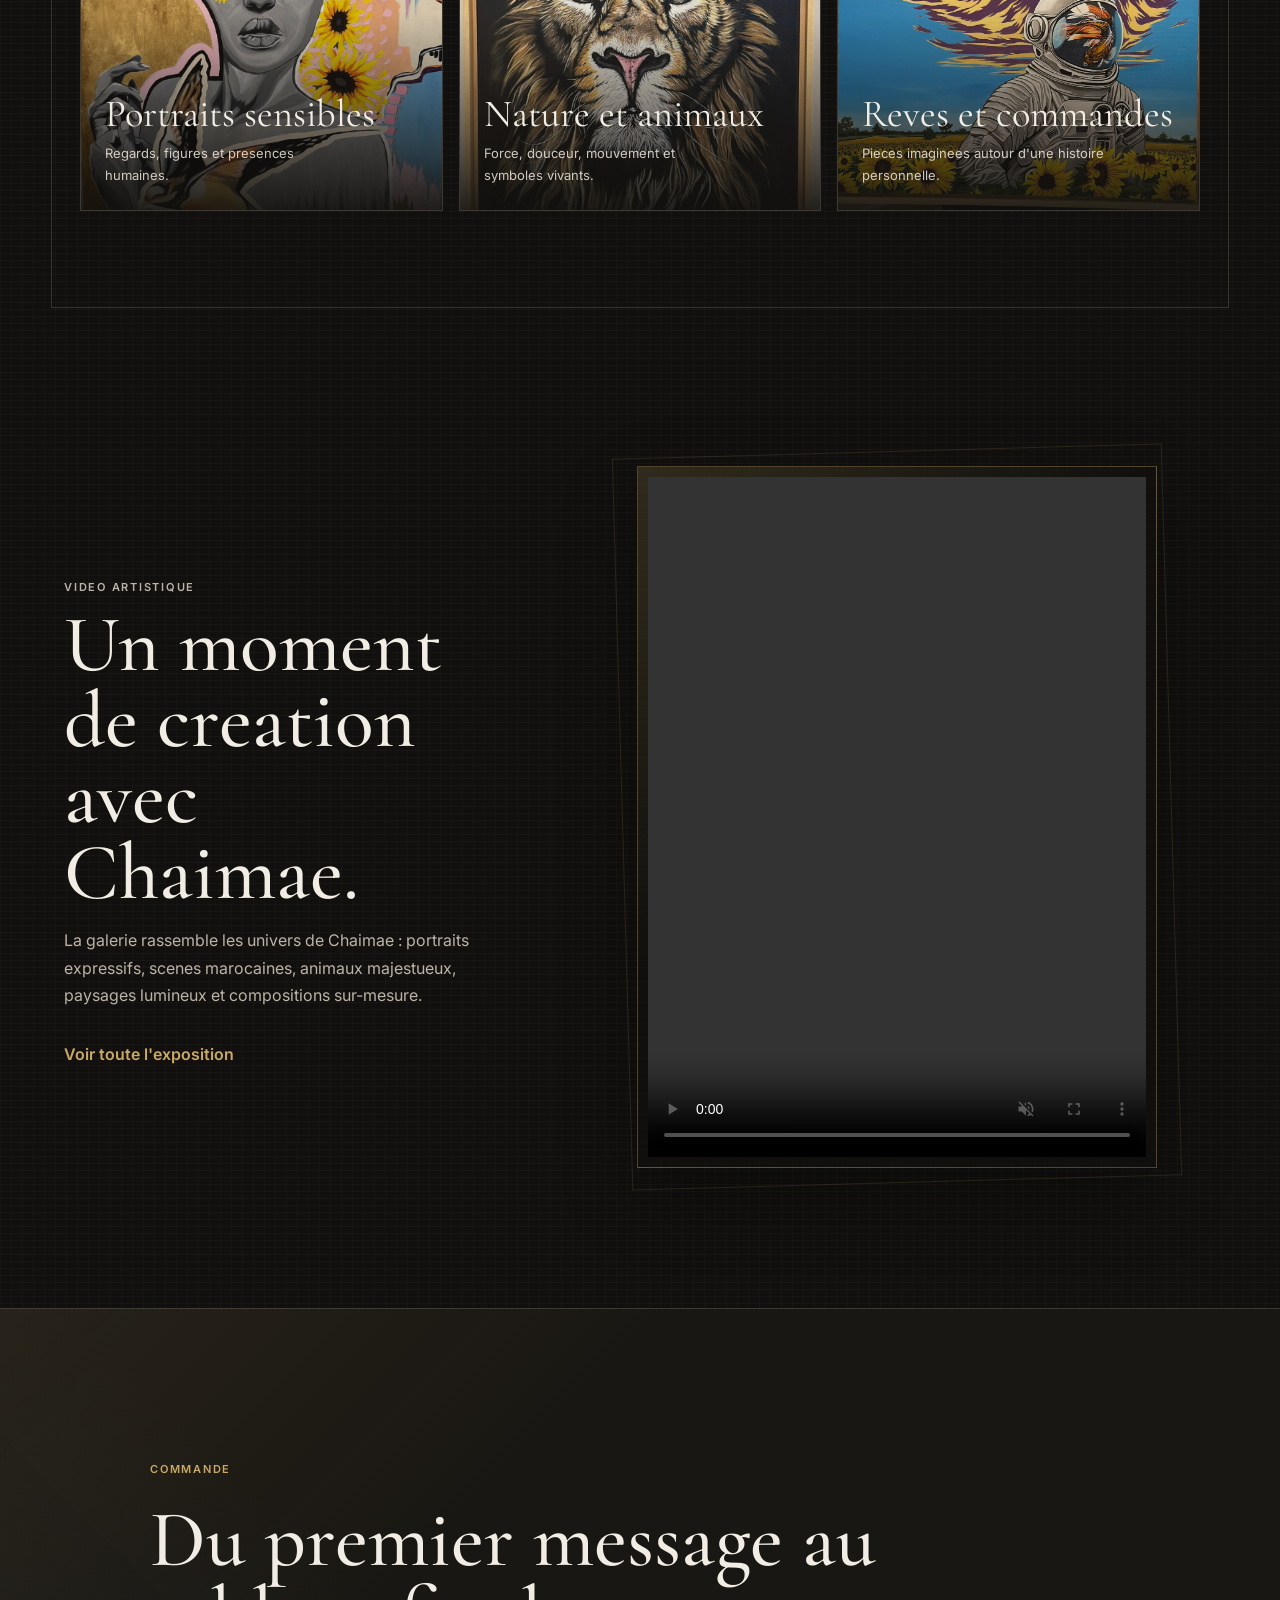
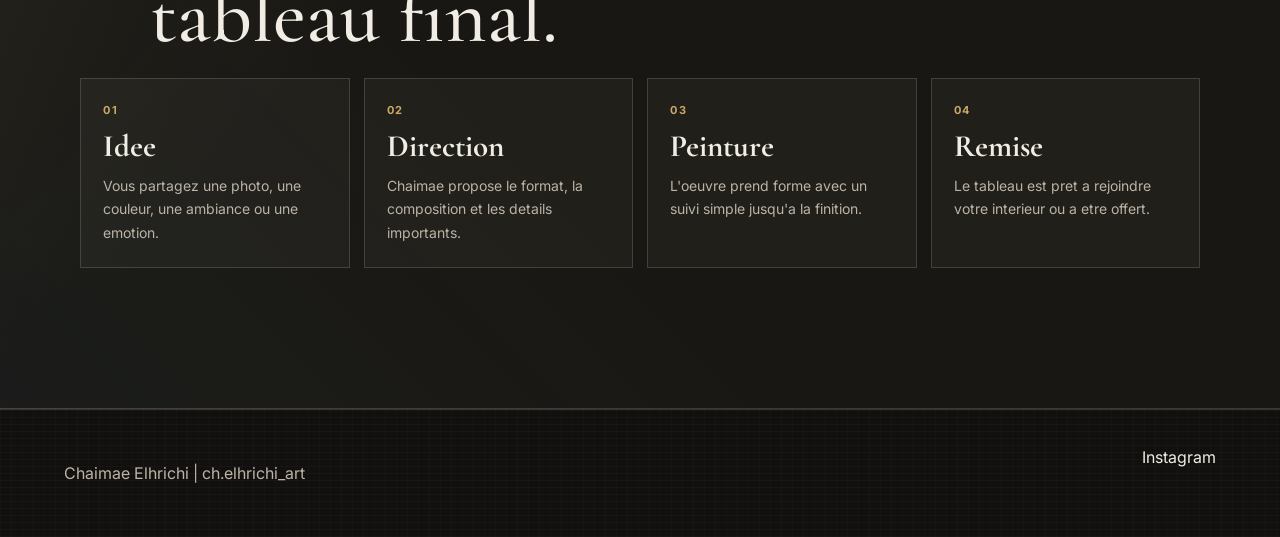
==== commit a82b9ccb: "Add artistic video to homepage" ====
--- a/index.html
+++ b/index.html
@@ -8,7 +8,7 @@
     <link rel="preconnect" href="https://fonts.googleapis.com" />
     <link rel="preconnect" href="https://fonts.gstatic.com" crossorigin />
     <link href="https://fonts.googleapis.com/css2?family=Cormorant+Garamond:wght@400;500;600&family=Inter:wght@300;400;500;600&display=swap" rel="stylesheet" />
-    <link rel="stylesheet" href="styles.css?v=20260712-01" />
+    <link rel="stylesheet" href="styles.css?v=20260712-04" />
   </head>
   <body data-page="home">
     <header class="site-header" data-reveal>
@@ -120,15 +120,17 @@
       </section>
       <section class="section split-feature">
         <div class="feature-copy" data-reveal>
-          <p class="eyebrow">Selection</p>
-          <h2>Quelques oeuvres, comme une premiere visite.</h2>
+          <p class="eyebrow">Video artistique</p>
+          <h2>Un moment de creation avec Chaimae.</h2>
           <p>
             La galerie rassemble les univers de Chaimae : portraits expressifs,
             scenes marocaines, animaux majestueux, paysages lumineux et compositions sur-mesure.
           </p>
           <a class="text-link" href="galerie.html">Voir toute l'exposition</a>
         </div>
-        <div class="featured-strip" data-featured data-reveal></div>
+        <div class="artist-video-frame" data-reveal>
+          <video class="artist-video" src="CHAMASITE/chaimae-video-artistique.mp4" autoplay muted loop playsinline controls preload="metadata"></video>
+        </div>
       </section>
 
       <section class="section process-section" data-reveal>
@@ -150,6 +152,6 @@
     </footer>
 
     <script src="data.js?v=20260707-16"></script>
-    <script src="script.js?v=20260712-01"></script>
+    <script src="script.js?v=20260712-04"></script>
   </body>
 </html>
--- a/styles.css
+++ b/styles.css
@@ -282,6 +282,43 @@
   width: 100%;
   aspect-ratio: 4 / 5;
   object-fit: cover;
+}
+
+.artist-video-frame {
+  position: relative;
+  width: min(520px, 100%);
+  justify-self: center;
+  border: 1px solid rgba(202, 168, 102, 0.34);
+  padding: 10px;
+  background:
+    linear-gradient(135deg, rgba(202, 168, 102, 0.18), transparent 42%),
+    rgba(17, 16, 14, 0.64);
+  box-shadow: 0 28px 70px rgba(0, 0, 0, 0.32);
+}
+
+.artist-video-frame::before {
+  content: "";
+  position: absolute;
+  inset: -16px;
+  z-index: -1;
+  border: 1px solid rgba(202, 168, 102, 0.14);
+  transform: rotate(-1.6deg);
+}
+
+.artist-video {
+  display: block;
+  width: 100%;
+  aspect-ratio: 9 / 16;
+  max-height: 680px;
+  object-fit: cover;
+  background: #11100e;
+}
+
+html[data-theme="light"] .artist-video-frame {
+  background:
+    linear-gradient(135deg, rgba(159, 115, 49, 0.16), transparent 44%),
+    rgba(255, 248, 237, 0.74);
+  box-shadow: 0 26px 60px rgba(96, 71, 44, 0.16);
 }
 
 .filters {
@@ -2892,3 +2929,13 @@
     height: auto;
   }
 }
+
+/* Simple account page v28 */
+.account-layout-simple {
+  grid-template-columns: minmax(0, 520px);
+  justify-content: center;
+}
+
+.account-register-bottom {
+  margin-top: clamp(10px, 2vw, 18px);
+}
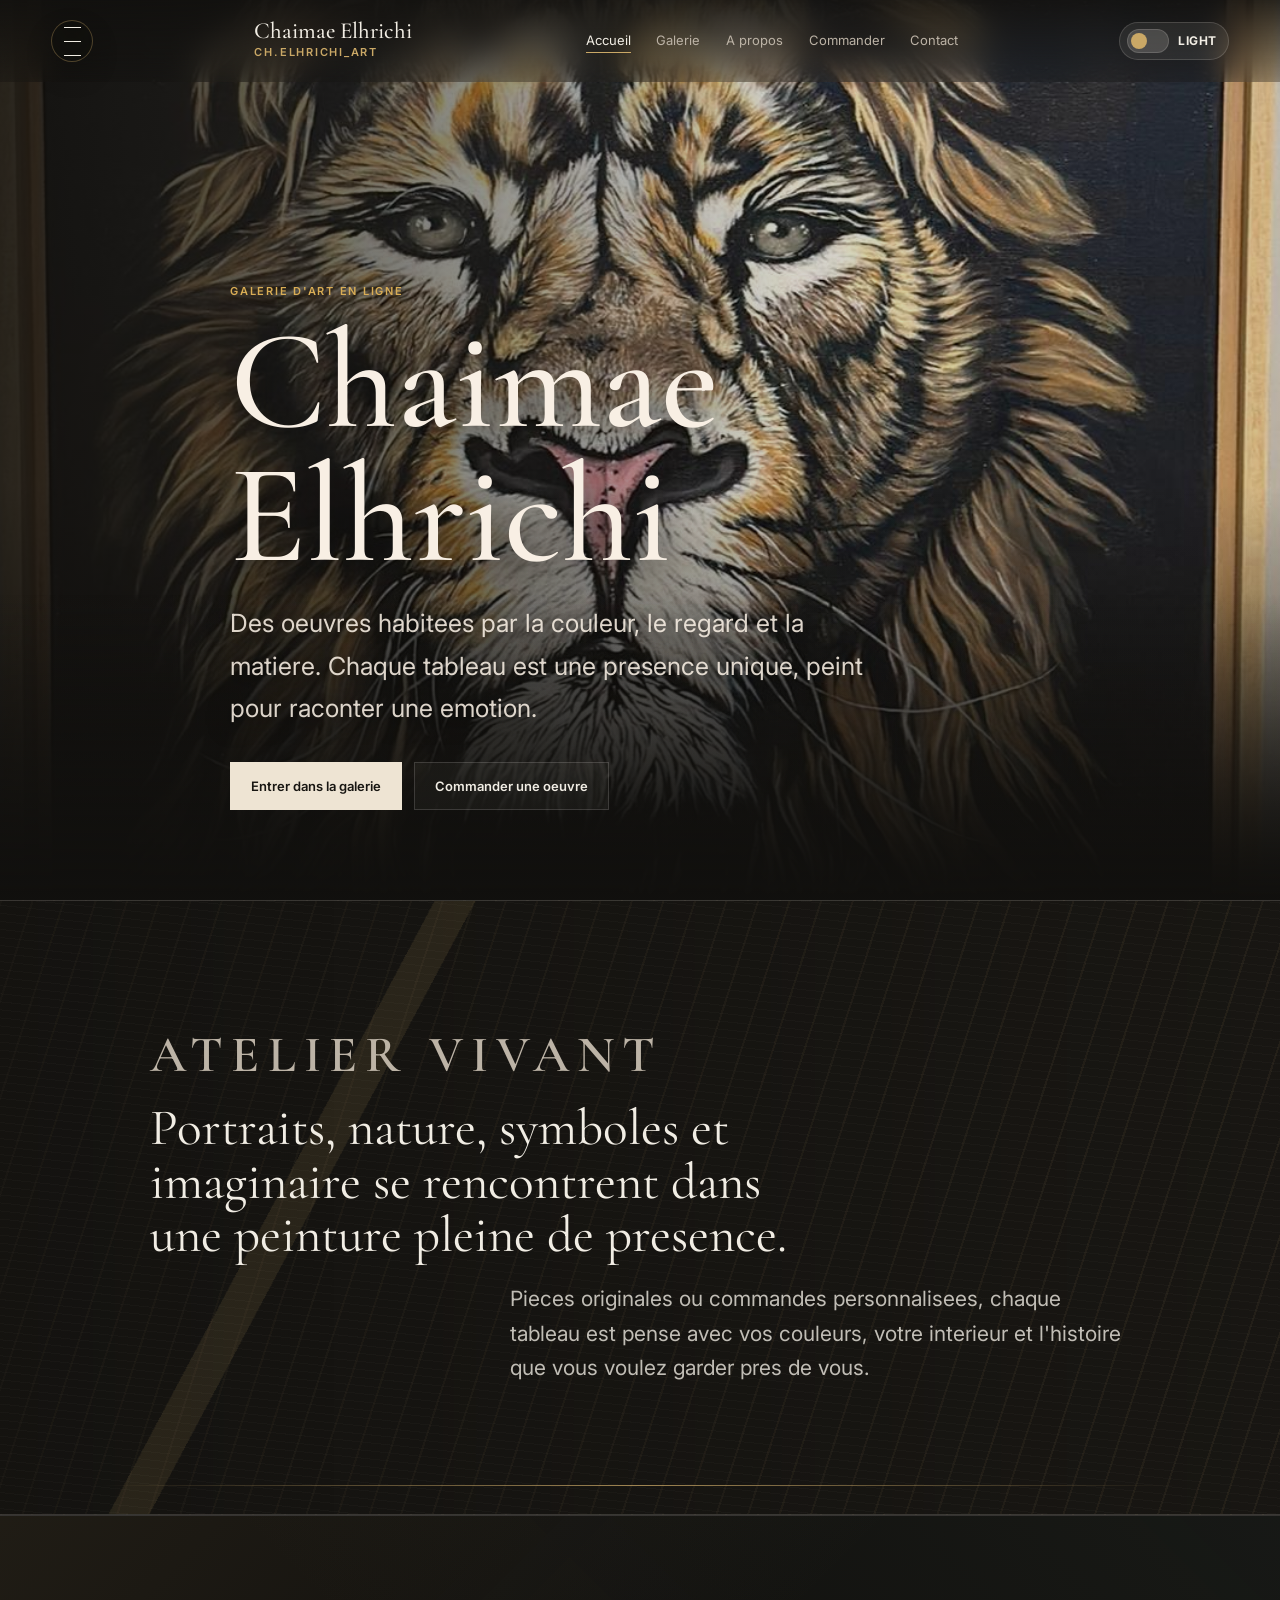
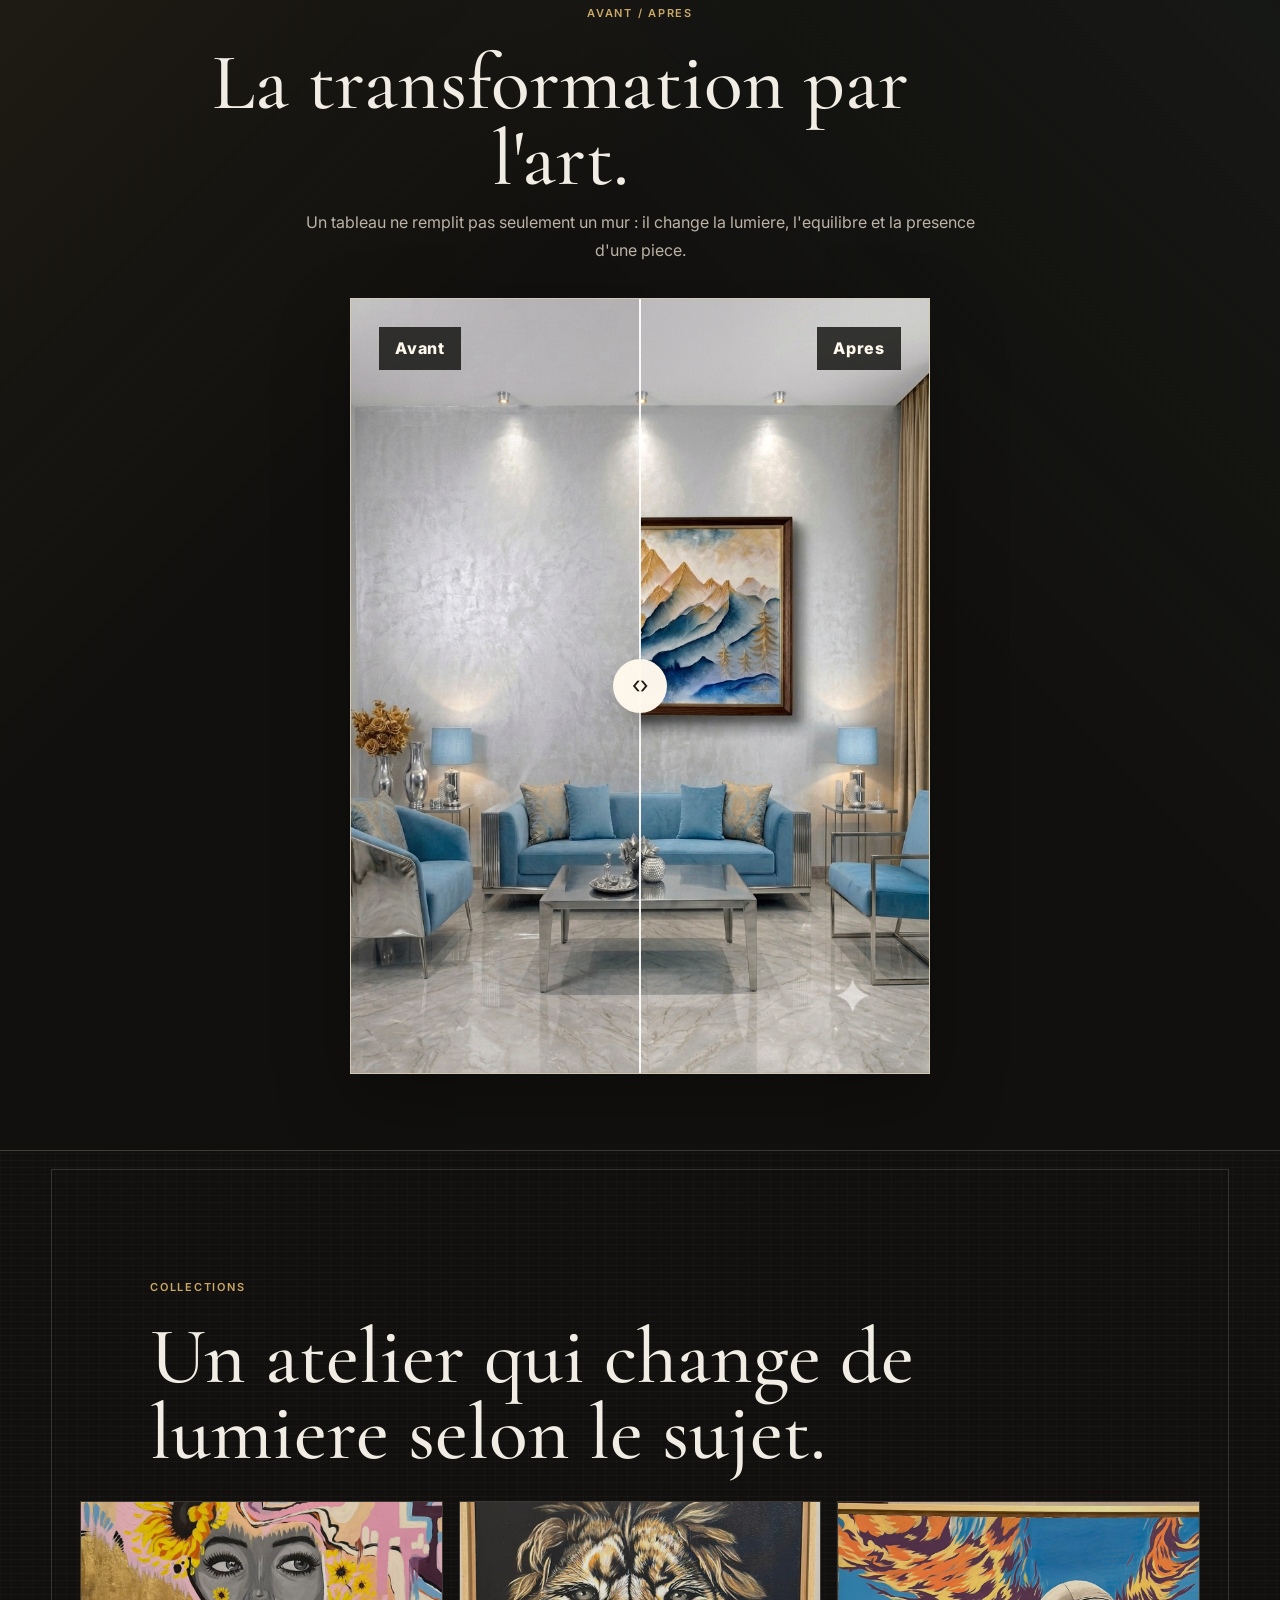
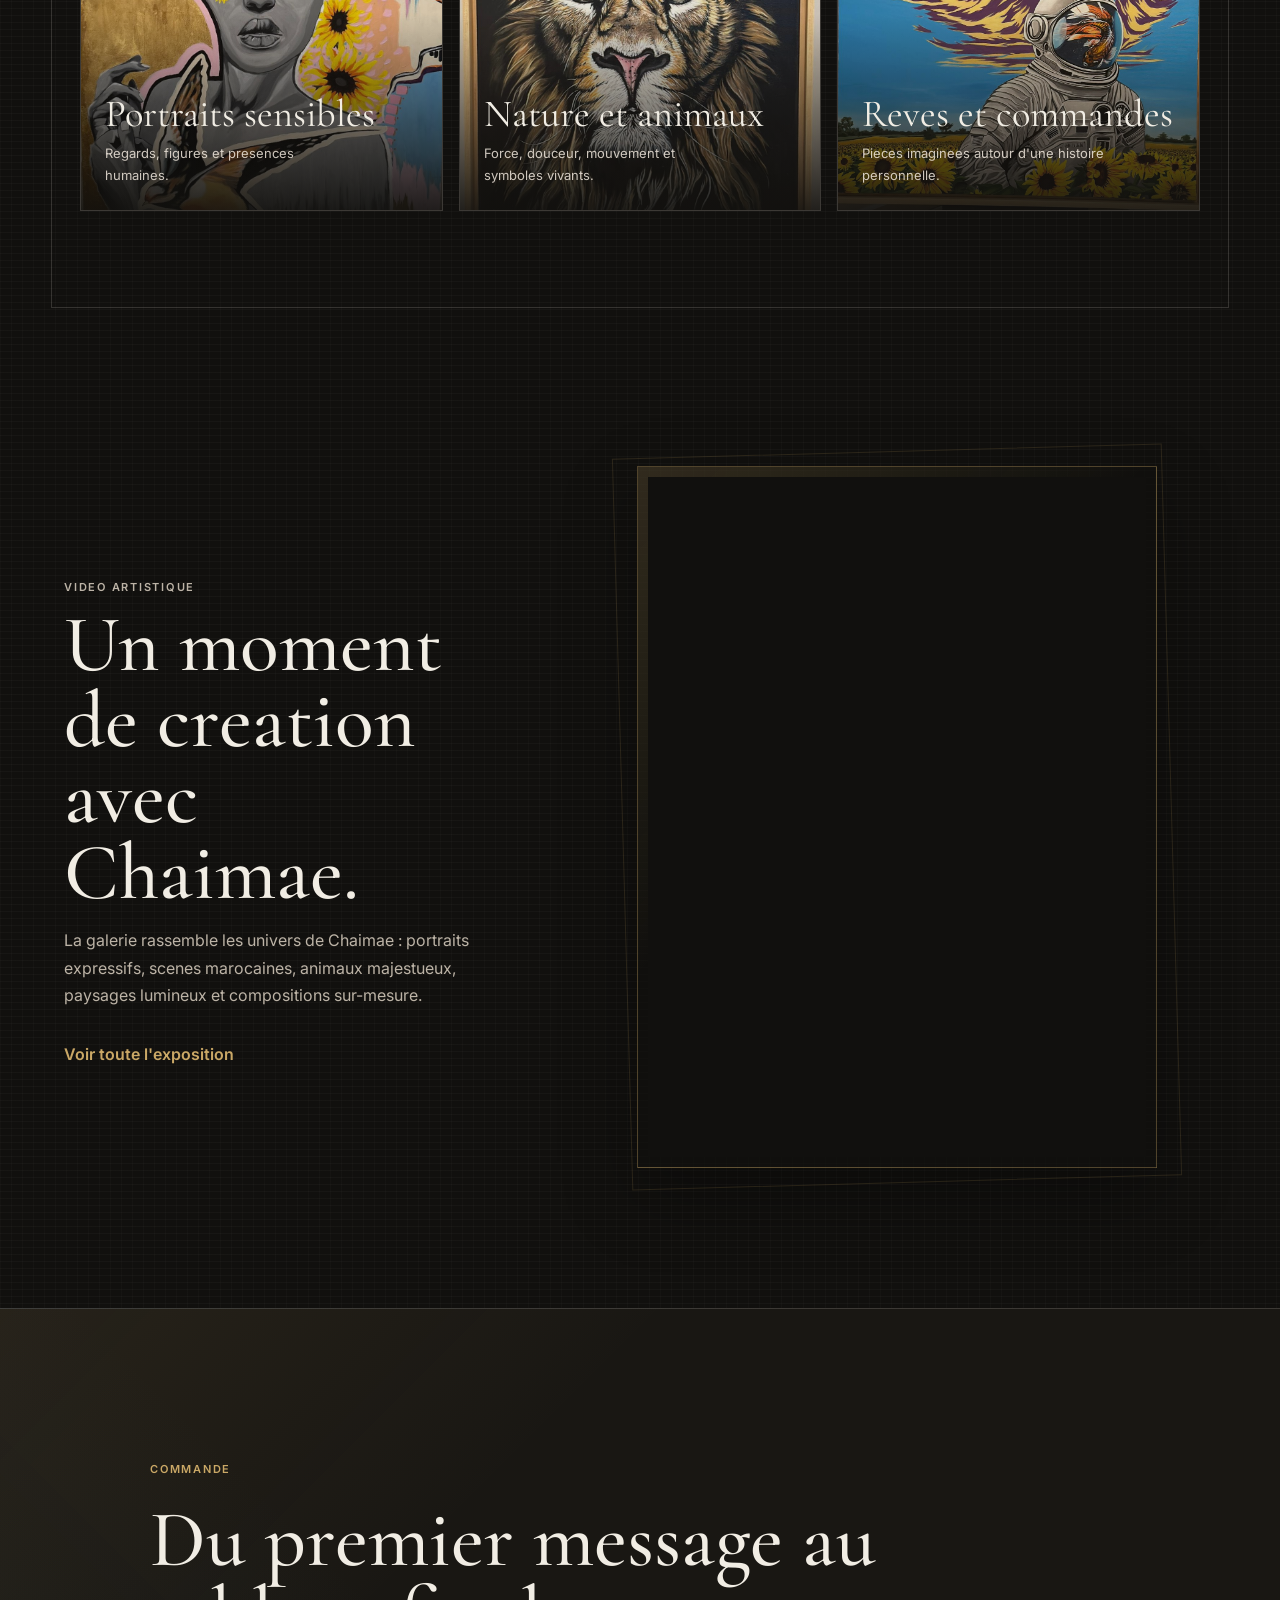
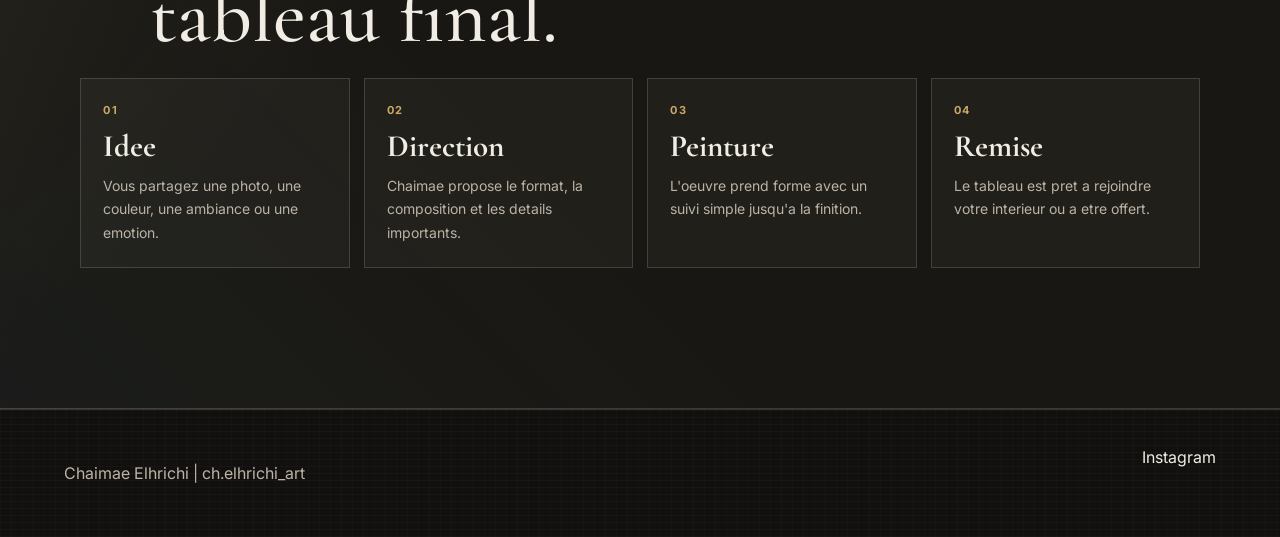
==== commit 2bc30bf0: "Lock homepage artistic video" ====
--- a/index.html
+++ b/index.html
@@ -8,7 +8,7 @@
     <link rel="preconnect" href="https://fonts.googleapis.com" />
     <link rel="preconnect" href="https://fonts.gstatic.com" crossorigin />
     <link href="https://fonts.googleapis.com/css2?family=Cormorant+Garamond:wght@400;500;600&family=Inter:wght@300;400;500;600&display=swap" rel="stylesheet" />
-    <link rel="stylesheet" href="styles.css?v=20260712-04" />
+    <link rel="stylesheet" href="styles.css?v=20260713-01" />
   </head>
   <body data-page="home">
     <header class="site-header" data-reveal>
@@ -129,7 +129,7 @@
           <a class="text-link" href="galerie.html">Voir toute l'exposition</a>
         </div>
         <div class="artist-video-frame" data-reveal>
-          <video class="artist-video" src="CHAMASITE/chaimae-video-artistique.mp4" autoplay muted loop playsinline controls preload="metadata"></video>
+          <video class="artist-video" src="CHAMASITE/chaimae-video-artistique.mp4" autoplay muted loop playsinline preload="metadata" controlslist="nodownload nofullscreen noremoteplayback" disablepictureinpicture disableremoteplayback aria-label="Video artistique de Chaimae Elhrichi"></video>
         </div>
       </section>
 
@@ -152,6 +152,6 @@
     </footer>
 
     <script src="data.js?v=20260707-16"></script>
-    <script src="script.js?v=20260712-04"></script>
+    <script src="script.js?v=20260713-01"></script>
   </body>
 </html>
--- a/styles.css
+++ b/styles.css
@@ -312,6 +312,8 @@
   max-height: 680px;
   object-fit: cover;
   background: #11100e;
+  pointer-events: none;
+  user-select: none;
 }
 
 html[data-theme="light"] .artist-video-frame {
